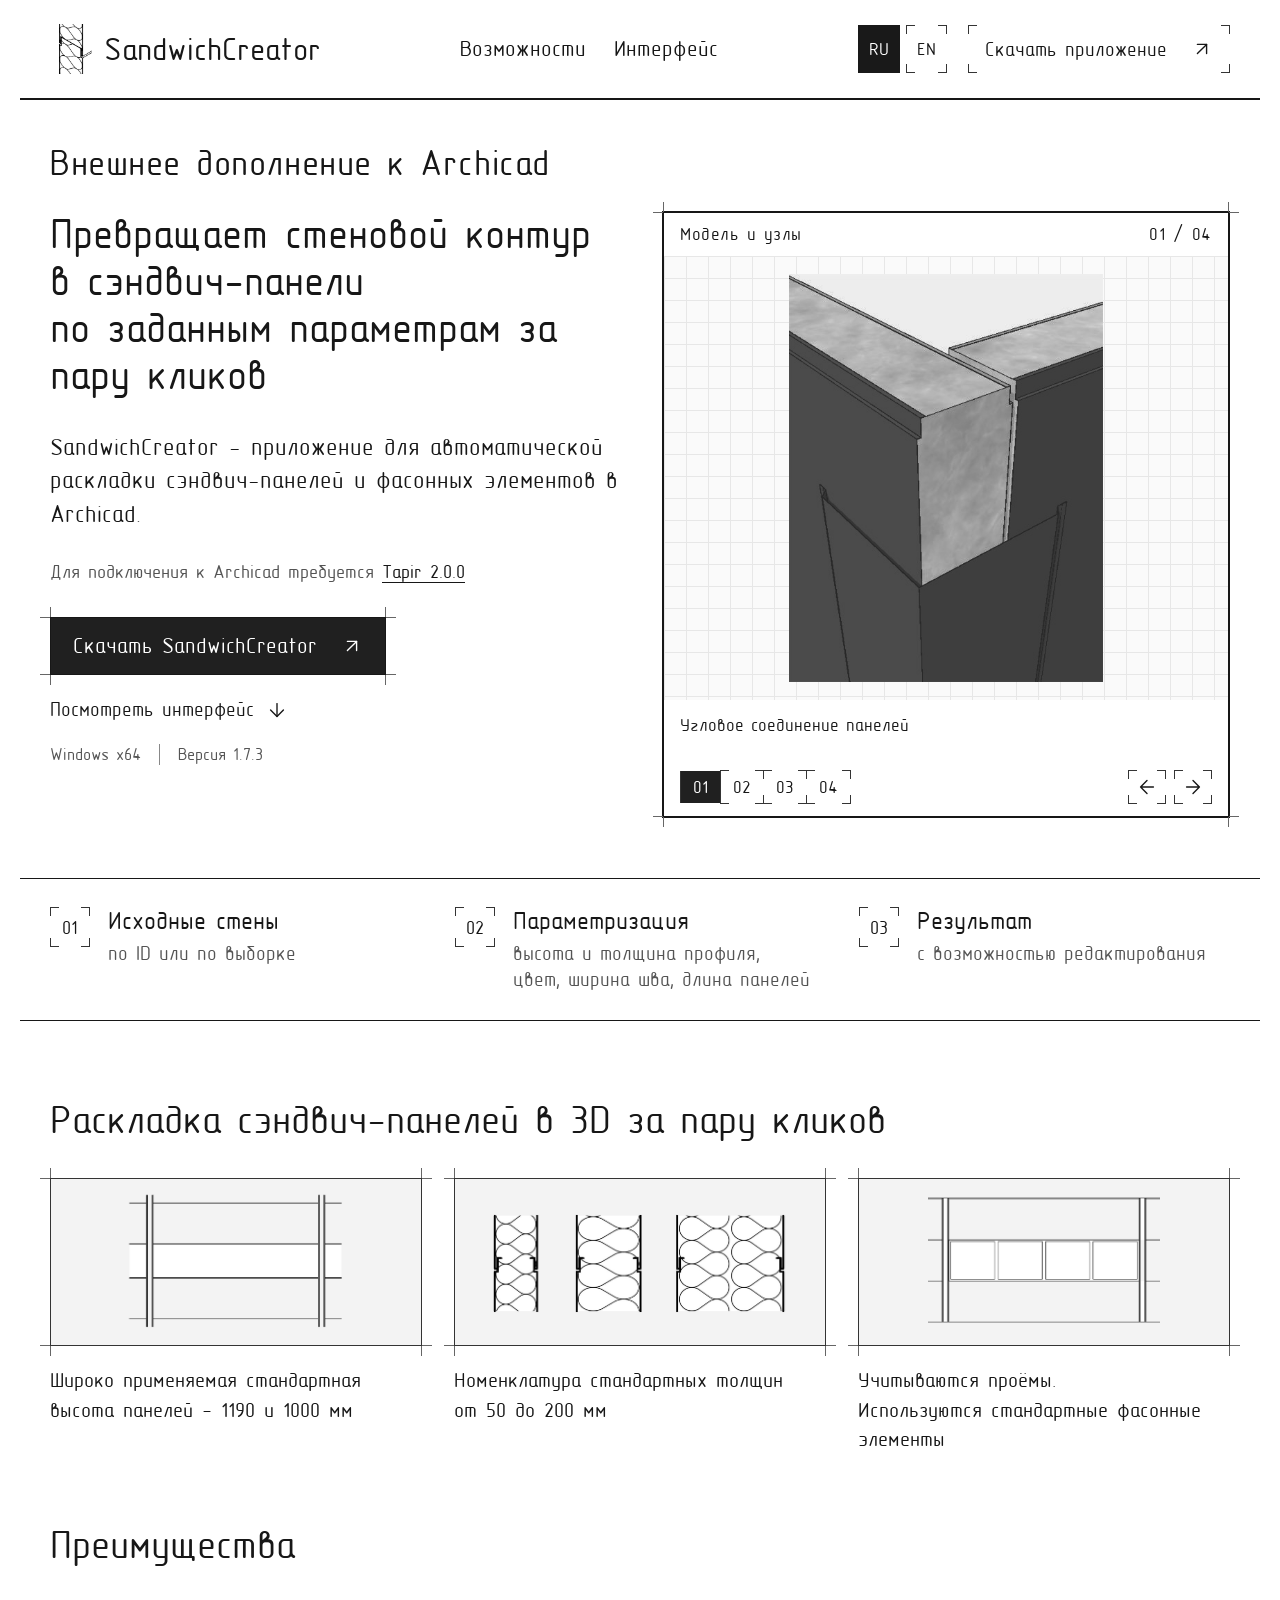
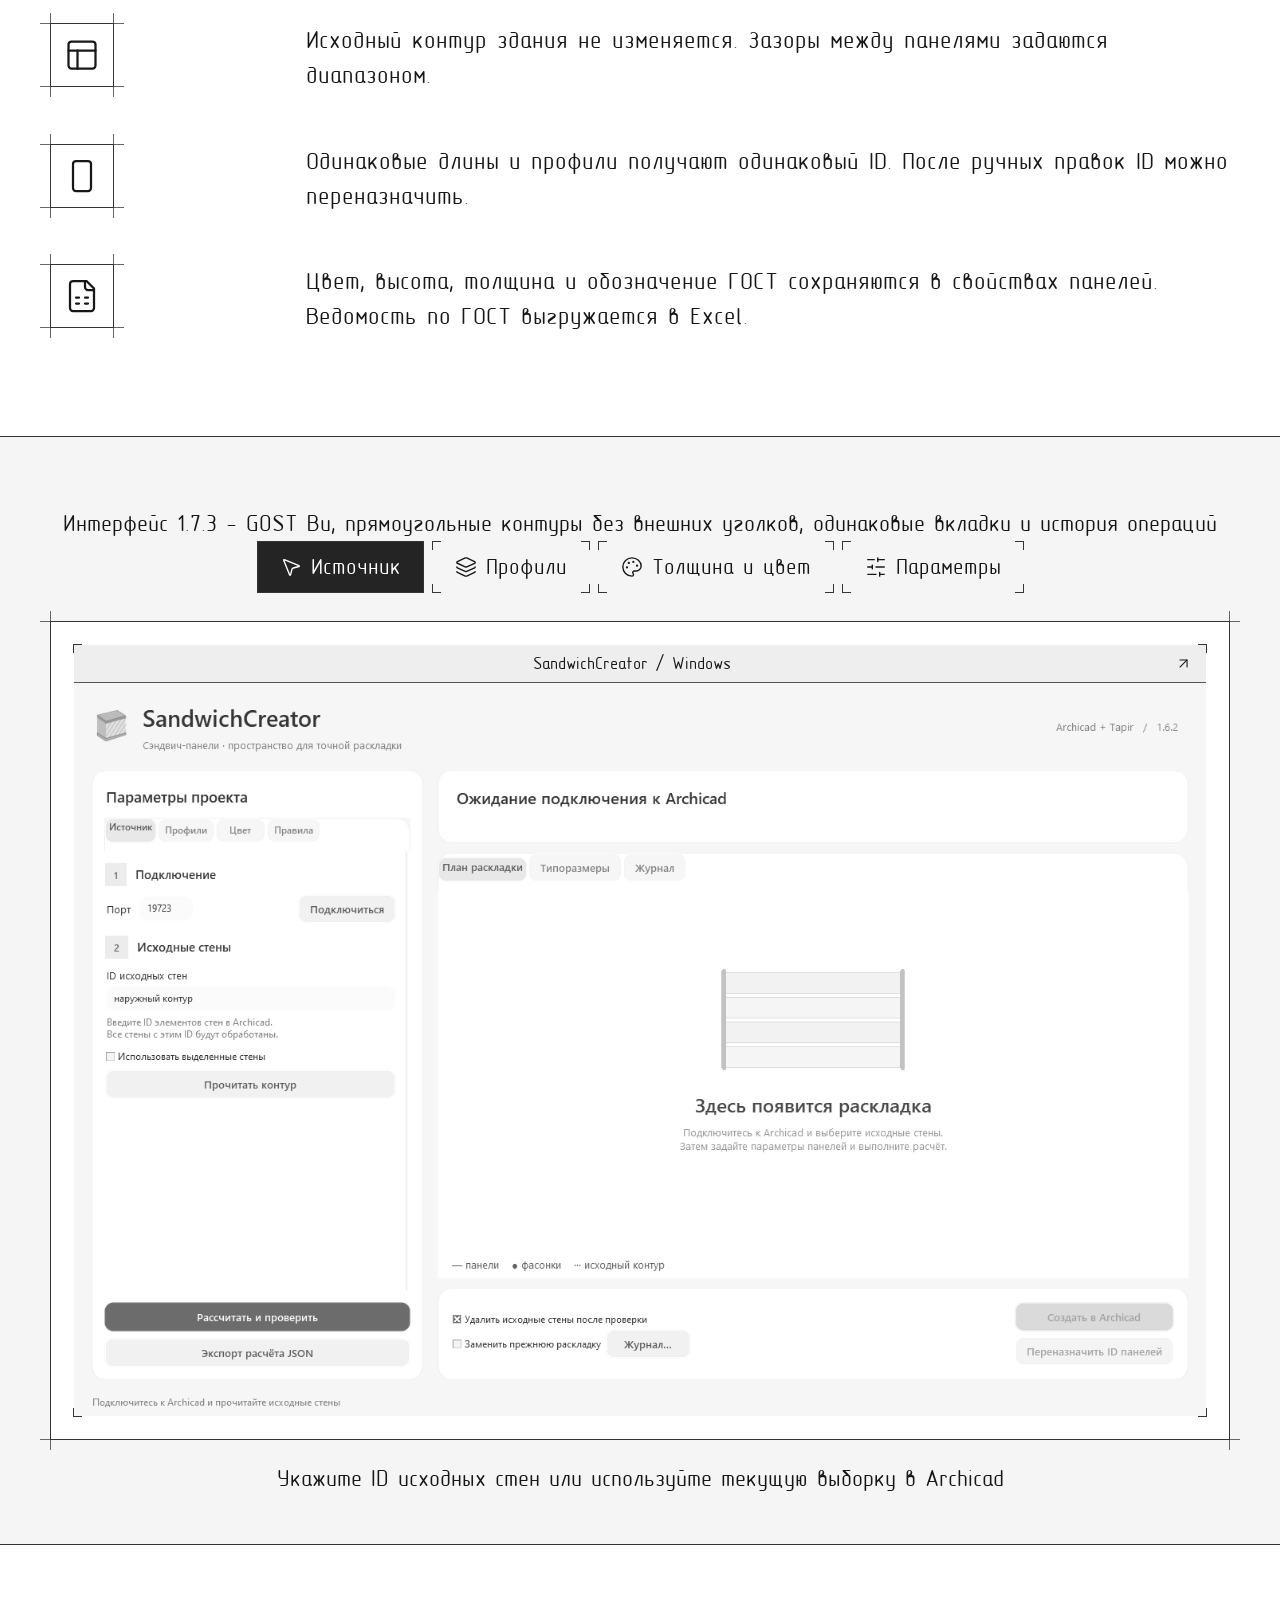
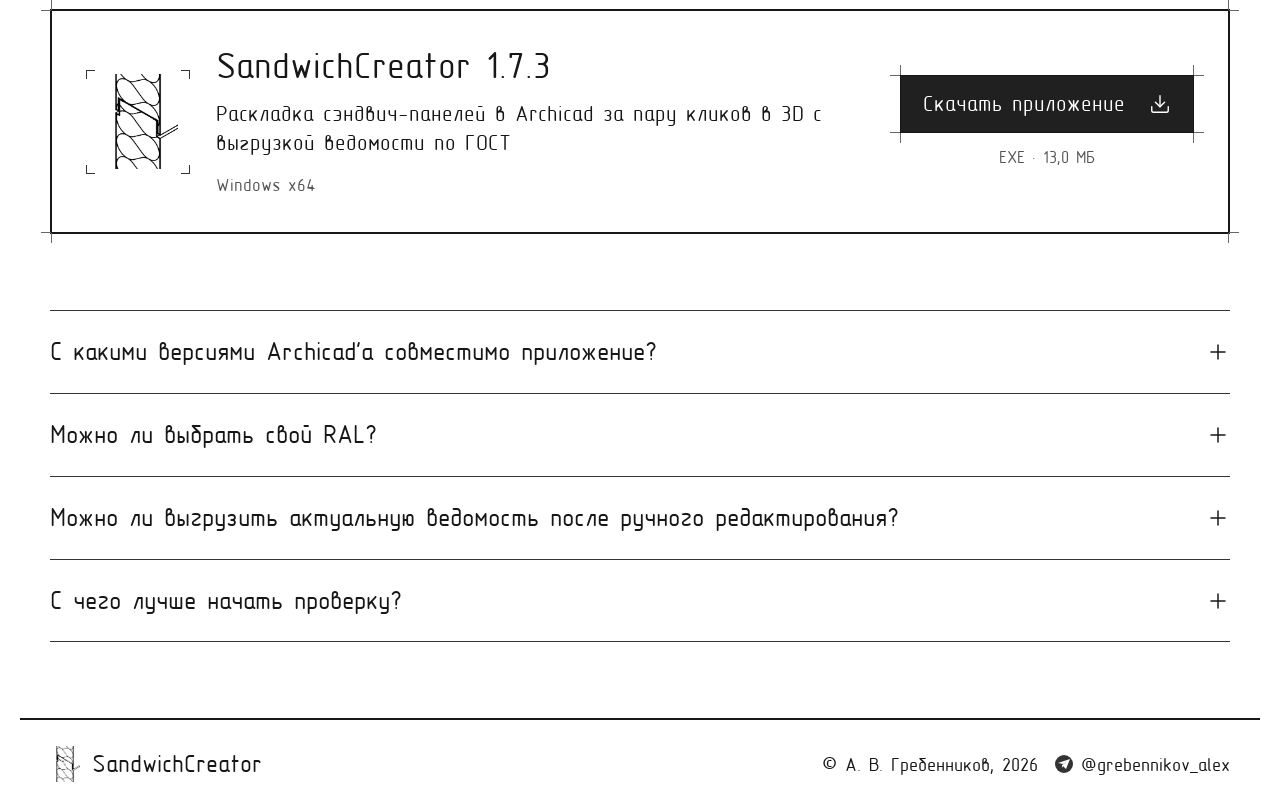
==== docs/index.html @ a10b9f52 "Publish bilingual SandwichCreator presentation website" ====
<!doctype html>
<html lang="ru">
<head>
  <meta charset="UTF-8"><meta name="viewport" content="width=device-width, initial-scale=1">
  <title>Раскладка сэндвич-панелей в Archicad за пару кликов в 3D с выгрузкой ведомости по ГОСТ</title>
  <meta name="description" content="SandwichCreator - внешнее дополнение к Archicad для раскладки сэндвич-панелей и фасонных элементов в 3D с выгрузкой ведомости по ГОСТ. Windows x64, подключение через Tapir.">
  <link rel="icon" type="image/jpeg" href="assets/sc_05.jpg?v=21d371a65170"><link rel="stylesheet" href="drafting.css?v=9d8e215ee84c">
  <script src="script.js?v=12b7fde2f2d1" defer></script>
  <!-- Yandex.Metrika counter -->
  <script type="text/javascript">
    if(location.protocol!=='file:'&&!['localhost','127.0.0.1','[::1]'].includes(location.hostname)){
    (function(m,e,t,r,i,k,a){
      m[i]=m[i]||function(){(m[i].a=m[i].a||[]).push(arguments)};
      m[i].l=1*new Date();
      for(var j=0;j<document.scripts.length;j++){if(document.scripts[j].src===r){return;}}
      k=e.createElement(t);a=e.getElementsByTagName(t)[0];k.async=1;k.src=r;a.parentNode.insertBefore(k,a);
    })(window,document,'script','https://mc.yandex.ru/metrika/tag.js?id=114266155','ym');
    ym(114266155,'init',{ssr:true,webvisor:true,clickmap:true,ecommerce:'dataLayer',referrer:document.referrer,url:location.href,accurateTrackBounce:true,trackLinks:true});
    }
  </script>
  <!-- /Yandex.Metrika counter -->

  <!-- BEGIN SEO -->
  <link rel="canonical" href="https://grebennikovalex.github.io/SandwichCreator/">
  <link rel="alternate" hreflang="ru" href="https://grebennikovalex.github.io/SandwichCreator/">
  <link rel="alternate" hreflang="en-US" href="https://grebennikovalex.github.io/SandwichCreator/en/index.html">
  <link rel="alternate" hreflang="x-default" href="https://grebennikovalex.github.io/SandwichCreator/">
  <meta property="og:type" content="website">
  <meta property="og:site_name" content="SandwichCreator">
  <meta property="og:title" content="Раскладка сэндвич-панелей в Archicad за пару кликов в 3D с выгрузкой ведомости по ГОСТ">
  <meta property="og:description" content="SandwichCreator - внешнее дополнение к Archicad для раскладки сэндвич-панелей и фасонных элементов в 3D с выгрузкой ведомости по ГОСТ. Windows x64, подключение через Tapir.">
  <meta property="og:url" content="https://grebennikovalex.github.io/SandwichCreator/">
  <meta property="og:locale" content="ru_RU">
  <meta property="og:locale:alternate" content="en_US">
  <meta property="og:image" content="https://grebennikovalex.github.io/SandwichCreator/assets/interface-source.png">
  <meta property="og:image:alt" content="Интерфейс SandwichCreator">
  <meta name="twitter:card" content="summary_large_image">
  <meta name="twitter:title" content="Раскладка сэндвич-панелей в Archicad за пару кликов в 3D с выгрузкой ведомости по ГОСТ">
  <meta name="twitter:description" content="SandwichCreator - внешнее дополнение к Archicad для раскладки сэндвич-панелей и фасонных элементов в 3D с выгрузкой ведомости по ГОСТ. Windows x64, подключение через Tapir.">
  <meta name="twitter:image" content="https://grebennikovalex.github.io/SandwichCreator/assets/interface-source.png">
  <meta name="twitter:image:alt" content="Интерфейс SandwichCreator">
  <script type="application/ld+json">
{
  "@context": "https://schema.org",
  "@type": "SoftwareApplication",
  "@id": "https://grebennikovalex.github.io/SandwichCreator/#software",
  "name": "SandwichCreator",
  "description": "SandwichCreator - внешнее дополнение к Archicad для раскладки сэндвич-панелей и фасонных элементов в 3D с выгрузкой ведомости по ГОСТ. Windows x64, подключение через Tapir.",
  "url": "https://grebennikovalex.github.io/SandwichCreator/",
  "inLanguage": "ru",
  "applicationCategory": "DesignApplication",
  "operatingSystem": "Windows x64",
  "softwareVersion": "1.7.3",
  "downloadUrl": "https://grebennikovalex.github.io/SandwichCreator/downloads/SandwichCreator-1.7.3.exe",
  "image": "https://grebennikovalex.github.io/SandwichCreator/assets/sc_05.jpg?v=21d371a65170",
  "author": {
    "@type": "Person",
    "name": "А. В. Гребенников",
    "url": "https://t.me/grebennikov_alex"
  },
  "softwareRequirements": "Archicad 27; Tapir 2.0.0"
}
  </script>
  <!-- END SEO -->
</head>
<body>
  <noscript><div><img src="https://mc.yandex.ru/watch/114266155" style="position:absolute;left:-9999px" alt=""></div></noscript>
  <header class="header container">
    <a class="brand" href="#home" aria-label="SandwichCreator - в начало"><img src="assets/sc_05.jpg?v=21d371a65170" width="42" height="42" alt=""><span>SandwichCreator</span></a>
    <nav aria-label="Основная навигация"><a href="#features">Возможности</a><a href="#interface">Интерфейс</a></nav>
    <div class="header-actions"><div class="language-switch" role="group" aria-label="Язык сайта"><a href="index.html" lang="ru" hreflang="ru" aria-current="page" aria-label="Русский">RU</a><a href="en/index.html" lang="en" hreflang="en" aria-label="English">EN</a></div><a class="button small secondary header-download" href="#download">Скачать приложение <svg aria-hidden="true" focusable="false"
  class="lucide lucide-arrow-up-right"
  xmlns="http://www.w3.org/2000/svg"
  width="24"
  height="24"
  viewBox="0 0 24 24"
  fill="none"
  stroke="currentColor"
  stroke-width="2"
  stroke-linecap="round"
  stroke-linejoin="round"
>
  <path d="M7 7h10v10" />
  <path d="M7 17 17 7" />
</svg></a></div>
  </header>
  <main>
    <section class="hero container" id="home">
      <p class="hero-category">Внешнее дополнение к Archicad</p>
      <div class="hero-copy">
        <h1>Превращает стеновой контур<br class="desktop-break"> в сэндвич-панели<br class="desktop-break"> по заданным параметрам за пару кликов</h1>
        <p class="hero-text">SandwichCreator - приложение для автоматической раскладки сэндвич-панелей и фасонных элементов в Archicad.</p>
        <p class="setup-note">Для подключения к Archicad требуется <a href="https://github.com/ENZYME-APD/tapir-archicad-automation/releases/tag/2.0.0" target="_blank" rel="noopener noreferrer">Tapir 2.0.0</a></p>
        <div class="hero-actions"><a class="button primary" href="#download">Скачать SandwichCreator <svg aria-hidden="true" focusable="false"
  class="lucide lucide-arrow-up-right"
  xmlns="http://www.w3.org/2000/svg"
  width="24"
  height="24"
  viewBox="0 0 24 24"
  fill="none"
  stroke="currentColor"
  stroke-width="2"
  stroke-linecap="round"
  stroke-linejoin="round"
>
  <path d="M7 7h10v10" />
  <path d="M7 17 17 7" />
</svg></a><a class="text-link" href="#interface">Посмотреть интерфейс <svg aria-hidden="true" focusable="false"
  class="lucide lucide-arrow-down"
  xmlns="http://www.w3.org/2000/svg"
  width="24"
  height="24"
  viewBox="0 0 24 24"
  fill="none"
  stroke="currentColor"
  stroke-width="2"
  stroke-linecap="round"
  stroke-linejoin="round"
>
  <path d="M12 5v14" />
  <path d="m19 12-7 7-7-7" />
</svg></a></div>
        <div class="hero-details"><span>Windows x64</span><span>Версия 1.7.3</span></div>
      </div>
      <section class="project-carousel" id="project-carousel" aria-roledescription="карусель" aria-label="Модель и узлы SandwichCreator" tabindex="0">
        <div class="carousel-top"><span>Модель и узлы</span><span id="carousel-count">01 / 04</span></div>
        <figure><div class="carousel-stage"><img id="carousel-image" src="assets/sc_01.jpg" width="453" height="587" alt="Угловое соединение панелей"></div>
        <figcaption class="carousel-caption" id="carousel-caption" aria-live="polite">Угловое соединение панелей</figcaption></figure>
        <div class="carousel-bottom"><div class="carousel-indicators" role="group" aria-label="Выбор изображения"><button type="button" data-slide="0" aria-pressed="true" aria-label="Изображение 1">01</button><button type="button" data-slide="1" aria-pressed="false" aria-label="Изображение 2">02</button><button type="button" data-slide="2" aria-pressed="false" aria-label="Изображение 3">03</button><button type="button" data-slide="3" aria-pressed="false" aria-label="Изображение 4">04</button></div>
        <div class="carousel-arrows"><button type="button" id="carousel-prev" aria-label="Предыдущее изображение"><svg class="lucide lucide-arrow-left" xmlns="http://www.w3.org/2000/svg" viewBox="0 0 24 24" fill="none" stroke="currentColor" stroke-linecap="round" stroke-linejoin="round" aria-hidden="true"><path d="M19 12H5m7 7-7-7 7-7"/></svg></button><button type="button" id="carousel-next" aria-label="Следующее изображение"><svg class="lucide lucide-arrow-right" xmlns="http://www.w3.org/2000/svg" viewBox="0 0 24 24" fill="none" stroke="currentColor" stroke-linecap="round" stroke-linejoin="round" aria-hidden="true"><path d="M5 12h14m-7-7 7 7-7 7"/></svg></button></div></div>
      </section>
    </section>
    <section class="workflow container" aria-label="Три шага работы">
      <div><span class="step-number">01</span><div><h3>Исходные стены</h3><p>по ID или по выборке</p></div></div><div><span class="step-number">02</span><div><h3>Параметризация</h3><p>высота и толщина профиля,<br>цвет, ширина шва, длина панелей</p></div></div><div><span class="step-number">03</span><div><h3>Результат</h3><p>с возможностью редактирования</p></div></div>
    </section>
    <section class="features container section" id="features">
      <div class="section-heading"><h2>Раскладка сэндвич-панелей в 3D за пару кликов</h2></div>
      <div class="feature-grid">
        <article class="feature"><div class="feature-art feature-image" aria-hidden="true"><img src="assets/sc_07.jpg" width="1005" height="663" alt="" loading="lazy"></div><p>Широко применяемая стандартная высота панелей - 1190 и 1000 мм</p></article>
        <article class="feature"><div class="feature-art feature-image" aria-hidden="true"><img src="assets/sc_06.jpg?v=5594e55ec12f" width="1442" height="605" alt="" loading="lazy"></div><p>Номенклатура стандартных толщин<br>от 50 до 200 мм</p></article>
        <article class="feature"><div class="feature-art feature-image" aria-hidden="true"><img src="assets/sc_08.jpg" width="1043" height="656" alt="" loading="lazy"></div><p>Учитываются проёмы.<br>Используются стандартные фасонные элементы</p></article>
      </div>
    </section>
    <section class="benefits container section" aria-labelledby="benefits-title">
      <h2 id="benefits-title">Преимущества</h2>
      <div class="detail-rows"><div><span class="benefit-icon"><svg aria-hidden="true" focusable="false"
  class="lucide lucide-panels-top-left"
  xmlns="http://www.w3.org/2000/svg"
  width="24"
  height="24"
  viewBox="0 0 24 24"
  fill="none"
  stroke="currentColor"
  stroke-width="2"
  stroke-linecap="round"
  stroke-linejoin="round"
>
  <rect width="18" height="18" x="3" y="3" rx="2" />
  <path d="M3 9h18" />
  <path d="M9 21V9" />
</svg></span><p>Исходный контур здания не изменяется. Зазоры между панелями задаются диапазоном.</p></div><div><span class="benefit-icon"><svg aria-hidden="true" focusable="false"
  class="lucide lucide-rectangle-vertical"
  xmlns="http://www.w3.org/2000/svg"
  width="24"
  height="24"
  viewBox="0 0 24 24"
  fill="none"
  stroke="currentColor"
  stroke-width="2"
  stroke-linecap="round"
  stroke-linejoin="round"
>
  <rect width="12" height="20" x="6" y="2" rx="2" />
</svg></span><p>Одинаковые длины и профили получают одинаковый ID. После ручных правок ID можно переназначить.</p></div><div><span class="benefit-icon"><svg aria-hidden="true" focusable="false"
  class="lucide lucide-file-spreadsheet"
  xmlns="http://www.w3.org/2000/svg"
  width="24"
  height="24"
  viewBox="0 0 24 24"
  fill="none"
  stroke="currentColor"
  stroke-width="2"
  stroke-linecap="round"
  stroke-linejoin="round"
>
  <path d="M15 2H6a2 2 0 0 0-2 2v16a2 2 0 0 0 2 2h12a2 2 0 0 0 2-2V7Z" />
  <path d="M14 2v4a2 2 0 0 0 2 2h4" />
  <path d="M8 13h2" />
  <path d="M14 13h2" />
  <path d="M8 17h2" />
  <path d="M14 17h2" />
</svg></span><p>Цвет, высота, толщина и обозначение ГОСТ сохраняются в свойствах панелей. Ведомость по ГОСТ выгружается в Excel.</p></div></div>
    </section>
    <section class="interface-section section" id="interface" aria-label="Интерфейс приложения"><div class="container">
      <p class="screen-caption release-note">Интерфейс 1.7.3 - GOST Bu, прямоугольные контуры без внешних уголков, одинаковые вкладки и история операций</p>
      <div class="screen-tabs" role="tablist" aria-label="Разделы интерфейса"><button id="tab-source" role="tab" aria-selected="true" aria-controls="screen-panel" data-screen="source" class="selected"><svg aria-hidden="true" focusable="false"
  class="lucide lucide-mouse-pointer-2"
  xmlns="http://www.w3.org/2000/svg"
  width="24"
  height="24"
  viewBox="0 0 24 24"
  fill="none"
  stroke="currentColor"
  stroke-width="2"
  stroke-linecap="round"
  stroke-linejoin="round"
>
  <path d="M4.037 4.688a.495.495 0 0 1 .651-.651l16 6.5a.5.5 0 0 1-.063.947l-6.124 1.58a2 2 0 0 0-1.438 1.435l-1.579 6.126a.5.5 0 0 1-.947.063z" />
</svg> Источник</button><button id="tab-profiles" role="tab" aria-selected="false" aria-controls="screen-panel" data-screen="profiles" tabindex="-1"><svg aria-hidden="true" focusable="false"
  class="lucide lucide-layers"
  xmlns="http://www.w3.org/2000/svg"
  width="24"
  height="24"
  viewBox="0 0 24 24"
  fill="none"
  stroke="currentColor"
  stroke-width="2"
  stroke-linecap="round"
  stroke-linejoin="round"
>
  <path d="M12.83 2.18a2 2 0 0 0-1.66 0L2.6 6.08a1 1 0 0 0 0 1.83l8.58 3.91a2 2 0 0 0 1.66 0l8.58-3.9a1 1 0 0 0 0-1.83z" />
  <path d="M2 12a1 1 0 0 0 .58.91l8.6 3.91a2 2 0 0 0 1.65 0l8.58-3.9A1 1 0 0 0 22 12" />
  <path d="M2 17a1 1 0 0 0 .58.91l8.6 3.91a2 2 0 0 0 1.65 0l8.58-3.9A1 1 0 0 0 22 17" />
</svg> Профили</button><button id="tab-colors" role="tab" aria-selected="false" aria-controls="screen-panel" data-screen="colors" tabindex="-1"><svg aria-hidden="true" focusable="false"
  class="lucide lucide-palette"
  xmlns="http://www.w3.org/2000/svg"
  width="24"
  height="24"
  viewBox="0 0 24 24"
  fill="none"
  stroke="currentColor"
  stroke-width="2"
  stroke-linecap="round"
  stroke-linejoin="round"
>
  <circle cx="13.5" cy="6.5" r=".5" fill="currentColor" />
  <circle cx="17.5" cy="10.5" r=".5" fill="currentColor" />
  <circle cx="8.5" cy="7.5" r=".5" fill="currentColor" />
  <circle cx="6.5" cy="12.5" r=".5" fill="currentColor" />
  <path d="M12 2C6.5 2 2 6.5 2 12s4.5 10 10 10c.926 0 1.648-.746 1.648-1.688 0-.437-.18-.835-.437-1.125-.29-.289-.438-.652-.438-1.125a1.64 1.64 0 0 1 1.668-1.668h1.996c3.051 0 5.555-2.503 5.555-5.554C21.965 6.012 17.461 2 12 2z" />
</svg> Толщина и цвет</button><button id="tab-rules" role="tab" aria-selected="false" aria-controls="screen-panel" data-screen="rules" tabindex="-1"><svg aria-hidden="true" focusable="false"
  class="lucide lucide-sliders-horizontal"
  xmlns="http://www.w3.org/2000/svg"
  width="24"
  height="24"
  viewBox="0 0 24 24"
  fill="none"
  stroke="currentColor"
  stroke-width="2"
  stroke-linecap="round"
  stroke-linejoin="round"
>
  <line x1="21" x2="14" y1="4" y2="4" />
  <line x1="10" x2="3" y1="4" y2="4" />
  <line x1="21" x2="12" y1="12" y2="12" />
  <line x1="8" x2="3" y1="12" y2="12" />
  <line x1="21" x2="16" y1="20" y2="20" />
  <line x1="12" x2="3" y1="20" y2="20" />
  <line x1="14" x2="14" y1="2" y2="6" />
  <line x1="8" x2="8" y1="10" y2="14" />
  <line x1="16" x2="16" y1="18" y2="22" />
</svg> Параметры</button></div>
      <div class="screen-stage" id="screen-panel" role="tabpanel" aria-labelledby="tab-source"><div class="screen-window"><div class="window-bar"><span><i></i><i></i><i></i></span><span>SandwichCreator / Windows</span><svg aria-hidden="true" focusable="false"
  class="lucide lucide-arrow-up-right"
  xmlns="http://www.w3.org/2000/svg"
  width="24"
  height="24"
  viewBox="0 0 24 24"
  fill="none"
  stroke="currentColor"
  stroke-width="2"
  stroke-linecap="round"
  stroke-linejoin="round"
>
  <path d="M7 7h10v10" />
  <path d="M7 17 17 7" />
</svg></div><img id="interface-image" src="assets/interface-source.png" width="1420" height="920" alt="Интерфейс SandwichCreator: выбор исходных стен по ID или выделению" loading="lazy"></div></div>
      <p class="screen-caption" id="screen-caption">Укажите ID исходных стен или используйте текущую выборку в Archicad</p>
    </div></section>
<section class="container download-section" id="download"><div class="download-card"><div class="download-icon" aria-hidden="true"><img src="assets/sc_05.jpg?v=21d371a65170" width="88" height="88" alt=""></div><div class="download-copy"><h2>SandwichCreator 1.7.3</h2><p class="download-description">Раскладка сэндвич-панелей в Archicad за пару кликов в 3D с выгрузкой ведомости по ГОСТ</p><p>Windows x64</p></div><div class="download-action"><a class="button primary" href="downloads/SandwichCreator-1.7.3.exe" download>Скачать приложение <svg aria-hidden="true" focusable="false"
  class="lucide lucide-download"
  xmlns="http://www.w3.org/2000/svg"
  width="24"
  height="24"
  viewBox="0 0 24 24"
  fill="none"
  stroke="currentColor"
  stroke-width="2"
  stroke-linecap="round"
  stroke-linejoin="round"
>
  <path d="M21 15v4a2 2 0 0 1-2 2H5a2 2 0 0 1-2-2v-4" />
  <polyline points="7 10 12 15 17 10" />
  <line x1="12" x2="12" y1="15" y2="3" />
</svg></a><span>EXE · 13,0 МБ</span></div></div></section>
    <section class="faq container section" aria-label="Частые вопросы"><div class="faq-list"><details><summary>С какими версиями Archicad'а совместимо приложение?<svg aria-hidden="true" focusable="false"
  class="lucide lucide-plus"
  xmlns="http://www.w3.org/2000/svg"
  width="24"
  height="24"
  viewBox="0 0 24 24"
  fill="none"
  stroke="currentColor"
  stroke-width="2"
  stroke-linecap="round"
  stroke-linejoin="round"
>
  <path d="M5 12h14" />
  <path d="M12 5v14" />
</svg></summary><p>Приложение работает с Archicad 27 и Tapir 2.0.0. Совместимость с другими версиями не проверялась.</p></details><details><summary>Можно ли выбрать свой RAL?<svg aria-hidden="true" focusable="false"
  class="lucide lucide-plus"
  xmlns="http://www.w3.org/2000/svg"
  width="24"
  height="24"
  viewBox="0 0 24 24"
  fill="none"
  stroke="currentColor"
  stroke-width="2"
  stroke-linecap="round"
  stroke-linejoin="round"
>
  <path d="M5 12h14" />
  <path d="M12 5v14" />
</svg></summary><p>Да. В приложении есть 15 предложенных цветов и ручной ввод номера из встроенного справочника RAL Classic. Экранный образец цвета приблизительный.</p></details><details><summary>Можно ли выгрузить актуальную ведомость после ручного редактирования?<svg aria-hidden="true" focusable="false"
  class="lucide lucide-plus"
  xmlns="http://www.w3.org/2000/svg"
  width="24"
  height="24"
  viewBox="0 0 24 24"
  fill="none"
  stroke="currentColor"
  stroke-width="2"
  stroke-linecap="round"
  stroke-linejoin="round"
>
  <path d="M5 12h14" />
  <path d="M12 5v14" />
</svg></summary><p>Кнопка «Переназначить ID панелей» повторно проверяет текущие профили и 3D-длины, округляет длины до сантиметров и группирует одинаковые панели.</p></details><details><summary>С чего лучше начать проверку?<svg aria-hidden="true" focusable="false"
  class="lucide lucide-plus"
  xmlns="http://www.w3.org/2000/svg"
  width="24"
  height="24"
  viewBox="0 0 24 24"
  fill="none"
  stroke="currentColor"
  stroke-width="2"
  stroke-linecap="round"
  stroke-linejoin="round"
>
  <path d="M5 12h14" />
  <path d="M12 5v14" />
</svg></summary><p>Сохраните исходный проект и попробуйте сначала на небольшой части плана. Перед созданием элементов проверьте предварительную раскладку, высоту стен и таблицу с типоразмерами. Удаление исходных стен можно отключить в приложении.</p></details></div></section>
  </main>
  <footer class="footer container"><a class="brand" href="#home"><img src="assets/sc_05.jpg?v=21d371a65170" width="30" height="30" alt=""><span>SandwichCreator</span></a><div class="developer-credit"><span>© А. В. Гребенников, 2026</span><a href="https://t.me/grebennikov_alex" target="_blank" rel="noopener noreferrer" aria-label="Разработчик в Telegram: @grebennikov_alex"><svg class="telegram-icon" xmlns="http://www.w3.org/2000/svg" viewBox="0 0 20 20" width="20" height="20" aria-hidden="true" focusable="false"><circle cx="10" cy="10" r="9" fill="currentColor"/><path d="m4 9 12-4-4 10-3-3-1 2v-3l6-4-5 3Z" fill="#fff"/></svg>@grebennikov_alex</a></div></footer>
</body>
</html>
---- docs/drafting.css ----
@font-face{font-family:'GOST Bu';src:local('GOST Type BU'),url('assets/fonts/gost-type-bu.ttf') format('truetype');font-weight:400;font-style:normal;font-display:swap}
:root{--bg:#fff;--ink:#171717;--muted:#545454;--line:#343434;--light:#e5e5e5;--paper:#f7f7f7;font-family:'GOST Bu',Arial,sans-serif;font-size:22px;color:var(--ink);background:var(--bg);font-synthesis:none;scroll-behavior:smooth}
*{box-sizing:border-box;border-radius:0;scrollbar-color:#666 #eee;scrollbar-width:thin}
body{margin:0}h1,h2,h3,p,figure{margin:0}h1,h2,h3{font-weight:400;line-height:1.12}h1{font-size:44px}h2{font-size:40px}h3{font-size:26px}p{line-height:1.45}
a{color:inherit;text-decoration:none}button{font:inherit;color:inherit;cursor:pointer;background:#fff;border:1px solid var(--line)}
button,a,summary{-webkit-tap-highlight-color:transparent}button:focus-visible,a:focus-visible,summary:focus-visible,[tabindex]:focus-visible{outline:2px solid #111;outline-offset:5px}
img{max-width:100%;height:auto;filter:grayscale(1)}button:disabled{cursor:default}
.container{max-width:1240px;margin-inline:auto;padding-inline:30px}.section{padding-block:76px}section[id]{scroll-margin-top:28px}
.lucide{width:22px;height:22px;flex-shrink:0;vertical-align:middle;stroke-width:1.5}
.header{padding-block:24px;display:flex;align-items:center;justify-content:space-between;gap:28px;border-bottom:2px solid var(--ink)}
.brand{display:inline-flex;align-items:center;gap:12px;font-size:32px;white-space:nowrap}.brand img{object-fit:contain;flex-shrink:0}
.header nav{display:flex;gap:28px;font-size:22px}.header nav a:hover,.text-link:hover{text-decoration:underline;text-underline-offset:5px}
.header-actions{--header-control-height:48px;display:flex;align-items:center;gap:20px}.language-switch{display:inline-flex;border:1px solid var(--line);flex-shrink:0}
.language-switch a{display:inline-flex;align-items:center;justify-content:center;height:var(--header-control-height);padding:7px 10px;font-size:18px;line-height:1}.language-switch a+a{border-left:1px solid var(--line)}.language-switch a[aria-current=page]{background:#191919;color:#fff}.language-switch a:hover{background:#dedede;color:#111}
.header-download{height:var(--header-control-height)}
.button{display:inline-flex;align-items:center;justify-content:center;gap:24px;padding:15px 22px;border:1.5px solid var(--ink);font-size:22px;line-height:1.2}
.button.primary{background:#202020;color:#fff}.button.primary:hover{background:#4b4b4b}.button.secondary{background:#fff}.button.secondary:hover{background:#e5e5e5}.button.small{padding:10px 16px;font-size:20px}
.text-link{display:inline-flex;align-items:center;gap:12px;font-size:20px}
.hero{display:grid;grid-template-columns:1fr 1fr;column-gap:44px;row-gap:28px;align-items:start;padding-block:42px 60px}
.hero-category{grid-column:1/-1;font-size:36px;line-height:1.15;letter-spacing:.015em}.hero-copy{min-width:0}.hero h1{font-size:42px;line-height:1.12;margin-bottom:30px}
.hero-text{font-size:24px;line-height:1.4}.setup-note{margin-top:28px;font-size:19px;line-height:1.5;color:var(--muted)}.setup-note a{text-decoration:underline;text-underline-offset:4px;color:var(--ink)}
.hero-actions{display:flex;flex-wrap:wrap;align-items:center;gap:22px;margin-top:30px}.hero-details{display:flex;flex-wrap:wrap;gap:18px;margin-top:22px;color:var(--muted);font-size:17px}.hero-details span+span{border-left:1px solid #888;padding-left:18px}
.project-carousel{min-width:0;border:2px solid var(--ink);background:#fff}.carousel-top{display:flex;justify-content:space-between;gap:12px;padding:10px 16px;border-bottom:1px solid var(--line);font-size:18px;letter-spacing:.03em}
.carousel-stage{height:444px;display:flex;align-items:center;justify-content:center;padding:18px;background-color:#fafafa;background-image:linear-gradient(#e7e7e7 1px,transparent 1px),linear-gradient(90deg,#e7e7e7 1px,transparent 1px);background-size:22px 22px}.carousel-stage img{display:block;width:100%;height:100%;object-fit:contain}
.carousel-bottom{display:flex;align-items:center;justify-content:space-between;gap:12px;padding:12px 16px;border-top:1px solid var(--line)}.carousel-indicators{display:flex;gap:0}
.carousel-indicators button{border:0;border-right:1px solid var(--line);padding:7px 12px;font-size:18px;line-height:1}.carousel-indicators button:first-child{border-left:1px solid var(--line)}.carousel-indicators button[aria-pressed=true]{background:#202020;color:#fff}
.carousel-arrows{display:flex;gap:8px}.carousel-arrows button{display:grid;place-items:center;width:38px;height:34px}.carousel-arrows button:hover{background:#e4e4e4}.carousel-caption{min-height:57px;padding:12px 16px 14px;font-size:18px;line-height:1.35;border-top:1px solid var(--line)}
.workflow{display:grid;grid-template-columns:repeat(3,minmax(0,1fr));gap:34px;align-items:start;padding-block:28px;border-block:1.5px solid var(--ink)}.workflow>div{display:flex;align-items:flex-start;gap:18px}
.step-number{width:40px;height:40px;display:grid;place-items:center;flex-shrink:0;border:1px solid var(--line);font-size:19px}.workflow h3{font-size:25px;margin-bottom:5px}.workflow p{font-size:20px;line-height:1.3;color:var(--muted)}
.section-heading{margin-bottom:36px}.features{padding-bottom:44px}.features h2{max-width:960px}.feature-grid{display:grid;grid-template-columns:repeat(3,minmax(0,1fr));gap:32px}
.feature-art{height:168px;border:1.5px solid var(--line);position:relative;overflow:hidden;margin-bottom:20px;background:#f3f3f3}.feature p{font-size:21px;line-height:1.4}
.layers{display:flex;align-items:center;justify-content:center;flex-direction:column;gap:5px}.layers i{width:150px;height:24px;background:#fff;border:1.5px solid #333}.layers i:nth-child(2){background:#bcbcbc}.layers span{position:absolute;right:14px;bottom:10px;font-size:17px;color:#555}
.dimension{display:flex;align-items:center;justify-content:center;gap:14px;font-size:18px;color:#444}.dimension>div{width:108px;height:72px;background:repeating-linear-gradient(45deg,transparent,transparent 5px,#aaa 5px,#aaa 6px);border-block:6px solid #555}
.opening{display:grid;place-items:center}.opening i{width:174px;height:98px;border:2px solid #333;background:repeating-linear-gradient(0deg,#ddd,#ddd 22px,#555 22px,#555 23px)}.opening span{position:absolute;inset:60px auto auto 46%;width:51px;height:38px;background:#fff;border:2px solid #333}
.benefits{padding-top:24px}.detail-rows{margin-top:30px;border-top:1px solid var(--line)}.detail-rows>div{display:grid;grid-template-columns:64px minmax(0,1fr);column-gap:192px;align-items:start;padding:25px 0;border-bottom:1px solid var(--line)}
.benefit-icon{width:64px;height:64px;display:grid;place-items:center;border:1.5px solid var(--line);background:#fff}.benefit-icon .lucide{width:36px;height:36px}.detail-rows p{font-size:24px;line-height:1.45}
.interface-section{border-block:1.5px solid var(--line);background:#f5f5f5;padding-block:48px}.screen-tabs{display:flex;justify-content:center;gap:0;margin-bottom:28px;flex-wrap:wrap}
.screen-tabs button{display:inline-flex;align-items:center;gap:9px;padding:11px 22px;font-size:22px;border:1px solid var(--line);margin-left:-1px}.screen-tabs button.selected{background:#242424;color:#fff}.screen-tabs button:hover:not(.selected){background:#ddd}
.screen-stage{padding:22px;border:1.5px solid var(--line);background:#fff}.screen-window{border:1px solid #555;background:#fff;overflow:hidden}.window-bar{display:flex;align-items:center;justify-content:space-between;gap:12px;padding:8px 14px;border-bottom:1px solid #555;font-size:17px;background:#eee}.window-bar i{display:none}.window-bar .lucide{width:17px;height:17px}
.screen-window img{display:block;width:100%}.screen-caption{font-size:23px;line-height:1.4;text-align:center;margin-top:22px;min-height:34px}.screen-language-note{font-size:17px;text-align:center;color:var(--muted);margin-top:10px}
.download-section{padding-top:64px}.download-card{display:flex;align-items:center;gap:26px;border:2px solid var(--ink);padding:34px;background:#fff}.download-icon{display:grid;place-items:center;width:104px;height:104px;flex-shrink:0;border:1px solid var(--line);background:#f5f5f5}.download-icon img{width:80px}
.download-copy{flex:1;min-width:0}.download-copy h2{font-size:37px;margin-bottom:12px}.download-description{font-size:22px;line-height:1.35;margin-bottom:14px}.download-copy>p:last-child{font-size:18px;color:var(--muted)}.download-action{display:flex;flex-direction:column;align-items:center;gap:14px;flex-shrink:0}.download-action>span{font-size:17px;color:var(--muted)}
.faq{display:block}.faq-list{width:100%}.faq-list details{border-bottom:1px solid var(--line)}.faq-list details:first-child{border-top:1px solid var(--line)}summary{list-style:none;display:flex;align-items:center;justify-content:space-between;gap:24px;cursor:pointer;font-size:26px;line-height:1.3;padding:24px 0}summary::-webkit-details-marker{display:none}summary .lucide{width:24px;height:24px}details[open] summary .lucide{transform:rotate(45deg)}details p{padding:0 44px 25px 0;font-size:23px;line-height:1.5;color:var(--muted)}
.footer{border-top:2px solid var(--ink);padding-block:26px;display:flex;align-items:center;justify-content:space-between;gap:25px;flex-wrap:wrap}.footer .brand{font-size:25px}.developer-credit{display:flex;align-items:center;gap:16px;white-space:nowrap;font-size:19px}.developer-credit a{display:inline-flex;align-items:center;gap:7px}.developer-credit a:hover{text-decoration:underline;text-underline-offset:4px}.telegram-icon{color:#333;flex-shrink:0}
@media(max-width:1050px){.header-download{display:none}.header nav{gap:20px}.header-actions{gap:14px}.hero{gap:28px}.hero h1{font-size:36px}.hero-text{font-size:22px}.hero-actions{gap:18px}.workflow{gap:22px}.workflow h3{font-size:23px}.workflow p{font-size:19px}.download-card{flex-wrap:wrap}.download-copy{flex-basis:calc(100% - 140px)}.download-action{margin-left:auto}.feature-grid{gap:22px}.dimension{gap:10px}.dimension>div{width:88px}.container{padding-inline:28px}.carousel-stage{height:420px}}
@media(max-width:700px){.container{padding-inline:22px}.header{padding-block:18px;gap:12px}.header nav{display:none}.brand{font-size:27px;gap:8px}.brand img{width:34px;height:34px}.language-switch a{font-size:17px;padding:7px 8px}.hero{grid-template-columns:1fr;padding-top:28px;padding-bottom:40px;gap:28px}.hero-category{font-size:30px}.hero h1{font-size:36px;margin-bottom:26px}.hero-text{font-size:23px}.hero-actions{gap:20px}.hero-details{font-size:17px}.setup-note{font-size:19px}.carousel-stage{height:420px;padding:16px}.carousel-top{font-size:17px}.workflow{grid-template-columns:1fr;gap:25px}.workflow h3{font-size:26px}.workflow p{font-size:21px}.section{padding-block:52px}h2{font-size:34px}.section-heading{margin-bottom:28px}.feature-grid{grid-template-columns:1fr;gap:30px}.feature-art{height:170px;margin-bottom:16px}.feature p{font-size:23px}.features{padding-bottom:30px}.benefits{padding-top:18px}.detail-rows>div{grid-template-columns:56px minmax(0,1fr);gap:22px;padding:23px 0}.benefit-icon{width:56px;height:56px}.benefit-icon .lucide{width:32px;height:32px}.detail-rows p{font-size:22px}.screen-tabs{justify-content:flex-start;row-gap:8px}.screen-tabs button{font-size:20px;padding:10px 13px}.screen-stage{padding:10px}.window-bar{font-size:15px;padding:7px 10px}.screen-caption{font-size:22px;text-align:left}.screen-language-note{text-align:left;font-size:17px}.download-section{padding-top:40px}.download-card{flex-direction:column;align-items:flex-start;padding:25px;gap:24px}.download-copy{flex-basis:auto}.download-copy h2{font-size:34px}.download-description{font-size:22px}.download-icon{width:76px;height:76px}.download-icon img{width:60px}.download-action{width:100%;margin:0;align-items:stretch}.download-action>span{text-align:center}.download-action .button{width:100%}summary{font-size:24px;padding:22px 0}details p{font-size:22px;padding-right:0}.footer .brand{flex-basis:100%;font-size:26px}.developer-credit{font-size:16px;gap:10px}.developer-credit a{gap:5px}.developer-credit .telegram-icon{width:18px;height:18px}.desktop-break{display:none}}
@media(max-width:360px){.brand{font-size:24px}.brand img{width:29px;height:29px}.header{gap:8px}.language-switch a{padding:7px 6px}.hero h1{font-size:32px}.hero-category{font-size:28px}.carousel-stage{height:370px}.carousel-top{padding:10px;font-size:16px}.carousel-bottom{padding:10px;gap:8px}.carousel-indicators button{padding:7px 10px}.carousel-arrows{gap:6px}.carousel-arrows button{width:33px}.developer-credit{font-size:14px;gap:8px}.developer-credit .telegram-icon{width:16px;height:16px}}
@media(prefers-reduced-motion:reduce){:root{scroll-behavior:auto}}

/* White controls are marked by four drafting corners instead of full borders. */
.language-switch{border-color:transparent;gap:6px}
.language-switch a{border:1px solid transparent}
.screen-tabs{gap:8px}.screen-tabs button{margin-left:0}
:is(.button.secondary,.carousel-arrows button,.carousel-indicators button:not([aria-pressed=true]),.screen-tabs button:not(.selected),.language-switch a:not([aria-current=page]),.step-number,.screen-window,.download-icon){
 position:relative;border-color:transparent;--corner-length:9px;--corner-stroke:1px;
}
:is(.button.secondary,.carousel-arrows button,.carousel-indicators button:not([aria-pressed=true]),.screen-tabs button:not(.selected),.language-switch a:not([aria-current=page]),.step-number,.screen-window,.download-icon)::after{
 content:"";position:absolute;inset:-1px;pointer-events:none;
 background:
 linear-gradient(var(--line),var(--line)) left top/var(--corner-length) var(--corner-stroke) no-repeat,
 linear-gradient(var(--line),var(--line)) left top/var(--corner-stroke) var(--corner-length) no-repeat,
 linear-gradient(var(--line),var(--line)) right top/var(--corner-length) var(--corner-stroke) no-repeat,
 linear-gradient(var(--line),var(--line)) right top/var(--corner-stroke) var(--corner-length) no-repeat,
 linear-gradient(var(--line),var(--line)) left bottom/var(--corner-length) var(--corner-stroke) no-repeat,
 linear-gradient(var(--line),var(--line)) left bottom/var(--corner-stroke) var(--corner-length) no-repeat,
 linear-gradient(var(--line),var(--line)) right bottom/var(--corner-length) var(--corner-stroke) no-repeat,
 linear-gradient(var(--line),var(--line)) right bottom/var(--corner-stroke) var(--corner-length) no-repeat;
}
:is(.button.secondary,.carousel-arrows button,.carousel-indicators button:not([aria-pressed=true]),.screen-tabs button:not(.selected),.language-switch a:not([aria-current=page])):focus-visible{
 outline:none;--corner-length:12px;--corner-stroke:2px;background-color:#e5e5e5;
}
.download-icon{background:transparent}

/* White and transparent frames share the corner treatment. */
:is(.step-number,.screen-window,.download-icon){--corner-length:15px;--corner-stroke:1px}
:is(.step-number,.screen-window,.download-icon)::after{inset:0;z-index:1}
.detail-rows,.detail-rows>div,.carousel-top,.carousel-bottom,.carousel-caption{border-color:transparent}
.screen-window{overflow:visible}
.screen-tabs button:not(.selected),.screen-tabs button:hover:not(.selected){background:transparent}
.project-carousel:focus-visible{outline:2px solid var(--ink);outline-offset:4px}

/* Fine extension lines continue beyond each corner of the heavier frames. */
:is(.project-carousel,.benefit-icon,.screen-stage,.download-card,.feature-art,.button.primary){
 position:relative;--frame-inline:0px;--tail-length:10px;--tail-stroke:1px;--tail-offset:1px;
}
.feature-art{overflow:visible}
:is(.project-carousel,.benefit-icon,.screen-stage,.download-card,.feature-art,.button.primary)::before{
 content:"";position:absolute;pointer-events:none;z-index:2;
 inset-block:calc(0px - var(--tail-length) - var(--tail-offset));
 inset-inline:calc(var(--frame-inline) - var(--tail-length) - var(--tail-offset));
 background:
 linear-gradient(#666,#666) left var(--tail-length) top/var(--tail-stroke) var(--tail-length) no-repeat,
 linear-gradient(#666,#666) left top var(--tail-length)/var(--tail-length) var(--tail-stroke) no-repeat,
 linear-gradient(#666,#666) right var(--tail-length) top/var(--tail-stroke) var(--tail-length) no-repeat,
 linear-gradient(#666,#666) right top var(--tail-length)/var(--tail-length) var(--tail-stroke) no-repeat,
 linear-gradient(#666,#666) left var(--tail-length) bottom/var(--tail-stroke) var(--tail-length) no-repeat,
 linear-gradient(#666,#666) left bottom var(--tail-length)/var(--tail-length) var(--tail-stroke) no-repeat,
 linear-gradient(#666,#666) right var(--tail-length) bottom/var(--tail-stroke) var(--tail-length) no-repeat,
 linear-gradient(#666,#666) right bottom var(--tail-length)/var(--tail-length) var(--tail-stroke) no-repeat;
}

/* Feature cards show supplied drawings without cropping. */
.feature-image{display:flex;align-items:center;justify-content:center;padding:10px}
.feature-image img{display:block;width:100%;height:100%;object-fit:contain}
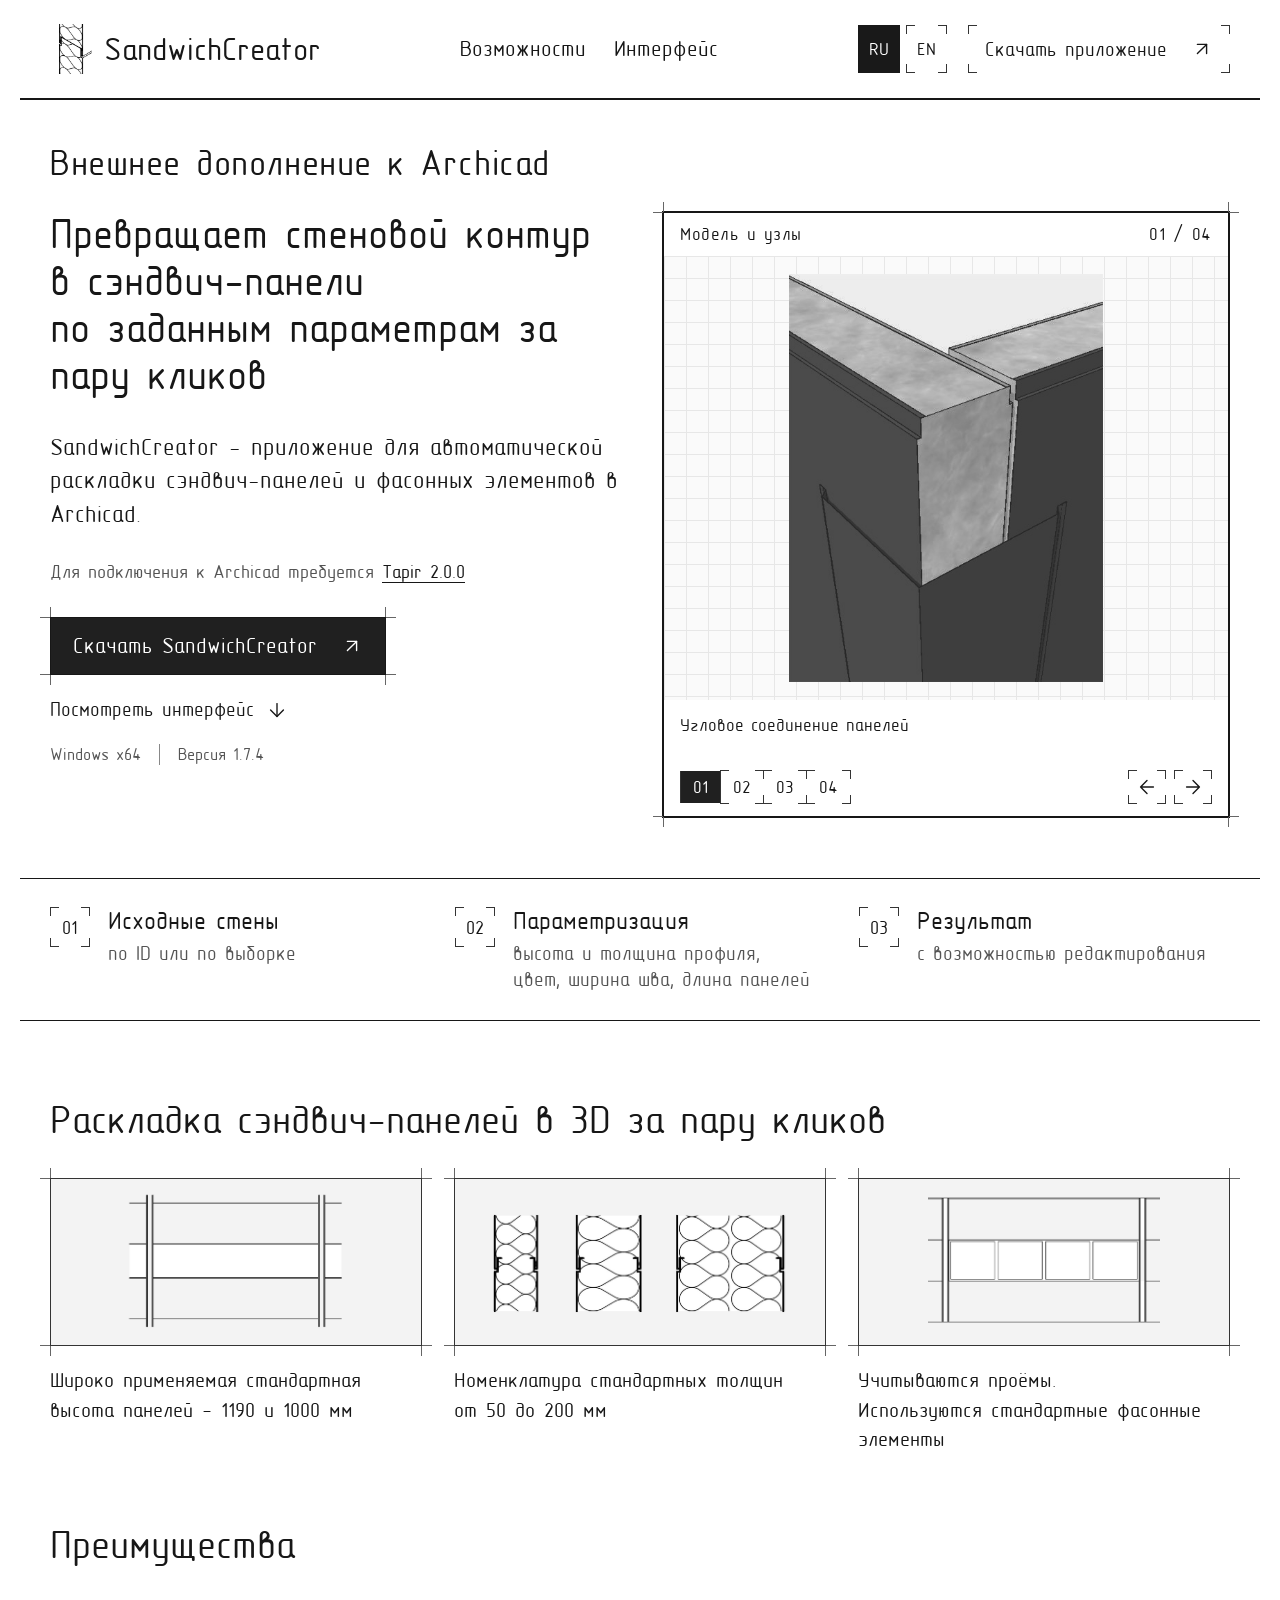
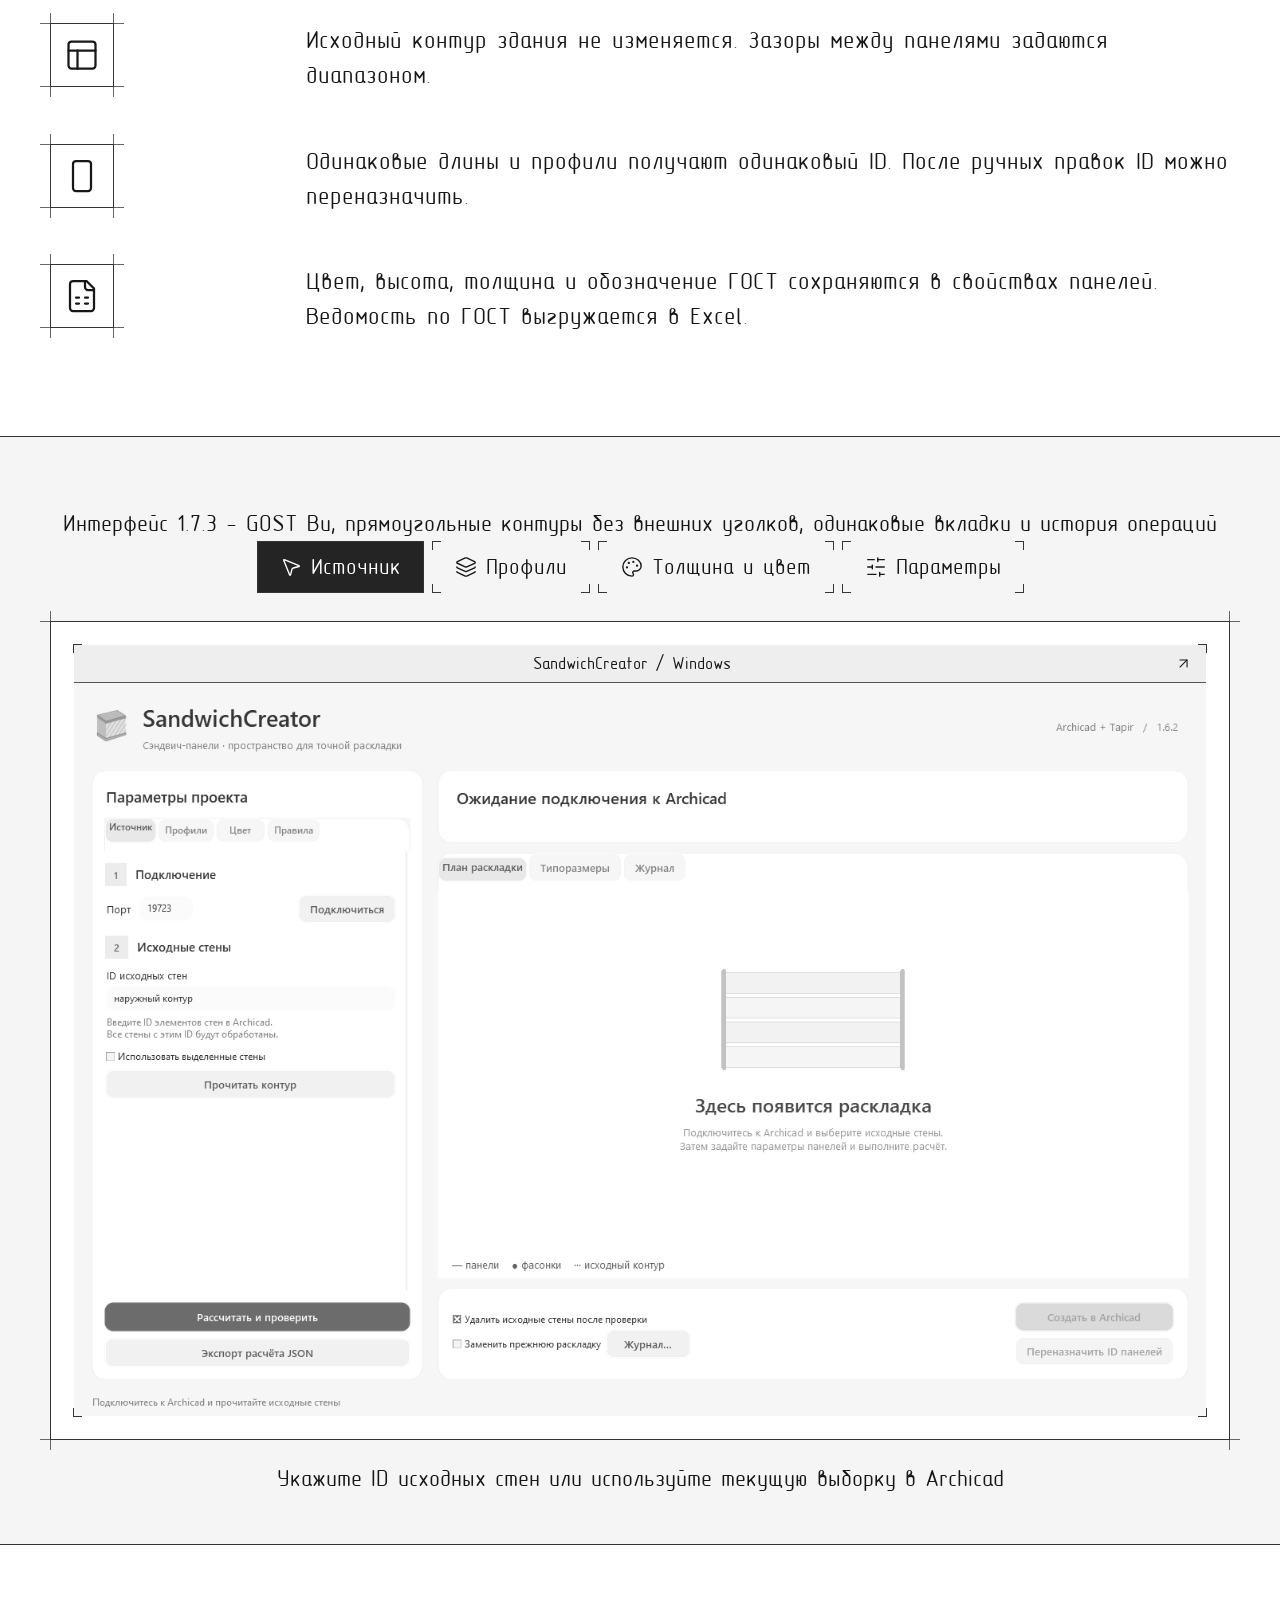
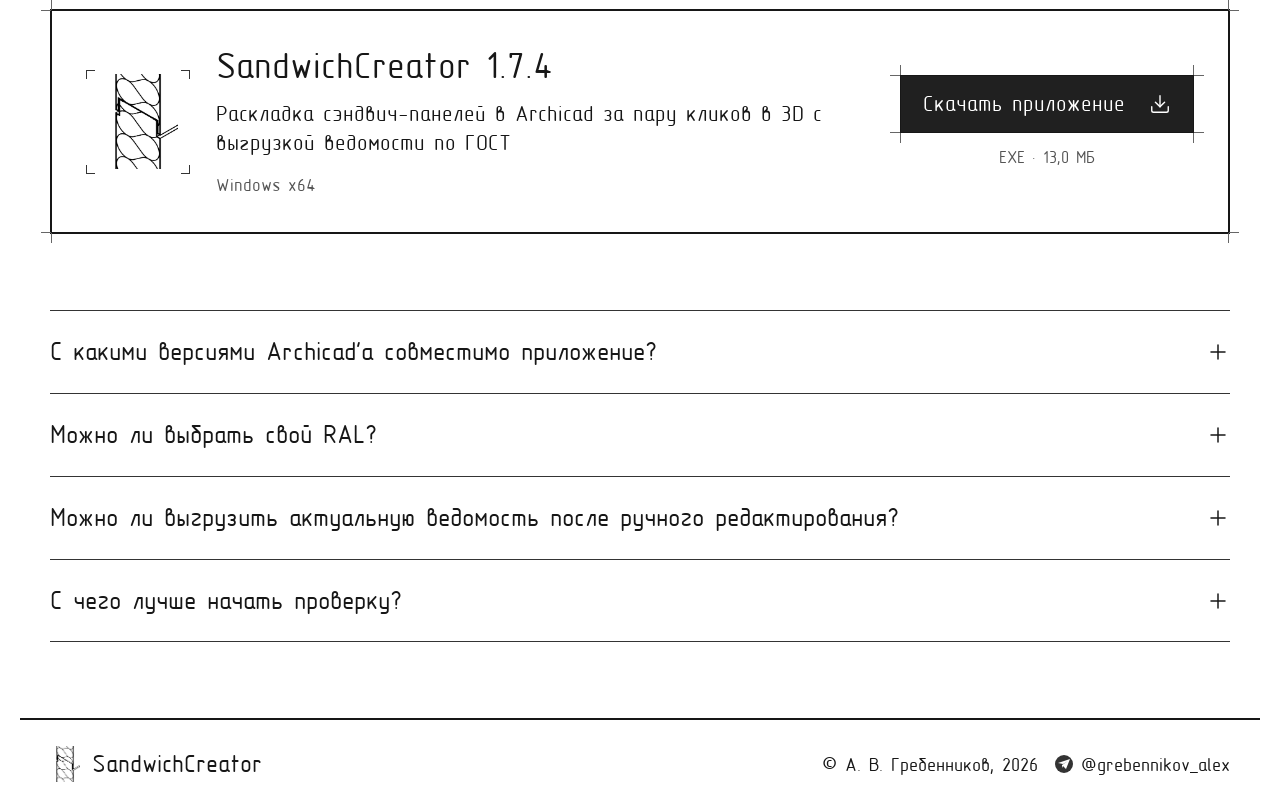
==== commit 5bd78a88: "Publish bilingual SandwichCreator presentation website" ====
--- a/docs/index.html
+++ b/docs/index.html
@@ -50,8 +50,8 @@
   "inLanguage": "ru",
   "applicationCategory": "DesignApplication",
   "operatingSystem": "Windows x64",
-  "softwareVersion": "1.7.3",
-  "downloadUrl": "https://grebennikovalex.github.io/SandwichCreator/downloads/SandwichCreator-1.7.3.exe",
+  "softwareVersion": "1.7.4",
+  "downloadUrl": "https://grebennikovalex.github.io/SandwichCreator/downloads/SandwichCreator-1.7.4.exe",
   "image": "https://grebennikovalex.github.io/SandwichCreator/assets/sc_05.jpg?v=21d371a65170",
   "author": {
     "@type": "Person",
@@ -120,7 +120,7 @@
   <path d="M12 5v14" />
   <path d="m19 12-7 7-7-7" />
 </svg></a></div>
-        <div class="hero-details"><span>Windows x64</span><span>Версия 1.7.3</span></div>
+        <div class="hero-details"><span>Windows x64</span><span>Версия 1.7.4</span></div>
       </div>
       <section class="project-carousel" id="project-carousel" aria-roledescription="карусель" aria-label="Модель и узлы SandwichCreator" tabindex="0">
         <div class="carousel-top"><span>Модель и узлы</span><span id="carousel-count">01 / 04</span></div>
@@ -277,7 +277,7 @@
 </svg></div><img id="interface-image" src="assets/interface-source.png" width="1420" height="920" alt="Интерфейс SandwichCreator: выбор исходных стен по ID или выделению" loading="lazy"></div></div>
       <p class="screen-caption" id="screen-caption">Укажите ID исходных стен или используйте текущую выборку в Archicad</p>
     </div></section>
-<section class="container download-section" id="download"><div class="download-card"><div class="download-icon" aria-hidden="true"><img src="assets/sc_05.jpg?v=21d371a65170" width="88" height="88" alt=""></div><div class="download-copy"><h2>SandwichCreator 1.7.3</h2><p class="download-description">Раскладка сэндвич-панелей в Archicad за пару кликов в 3D с выгрузкой ведомости по ГОСТ</p><p>Windows x64</p></div><div class="download-action"><a class="button primary" href="downloads/SandwichCreator-1.7.3.exe" download>Скачать приложение <svg aria-hidden="true" focusable="false"
+<section class="container download-section" id="download"><div class="download-card"><div class="download-icon" aria-hidden="true"><img src="assets/sc_05.jpg?v=21d371a65170" width="88" height="88" alt=""></div><div class="download-copy"><h2>SandwichCreator 1.7.4</h2><p class="download-description">Раскладка сэндвич-панелей в Archicad за пару кликов в 3D с выгрузкой ведомости по ГОСТ</p><p>Windows x64</p></div><div class="download-action"><a class="button primary" href="downloads/SandwichCreator-1.7.4.exe" download>Скачать приложение <svg aria-hidden="true" focusable="false"
   class="lucide lucide-download"
   xmlns="http://www.w3.org/2000/svg"
   width="24"
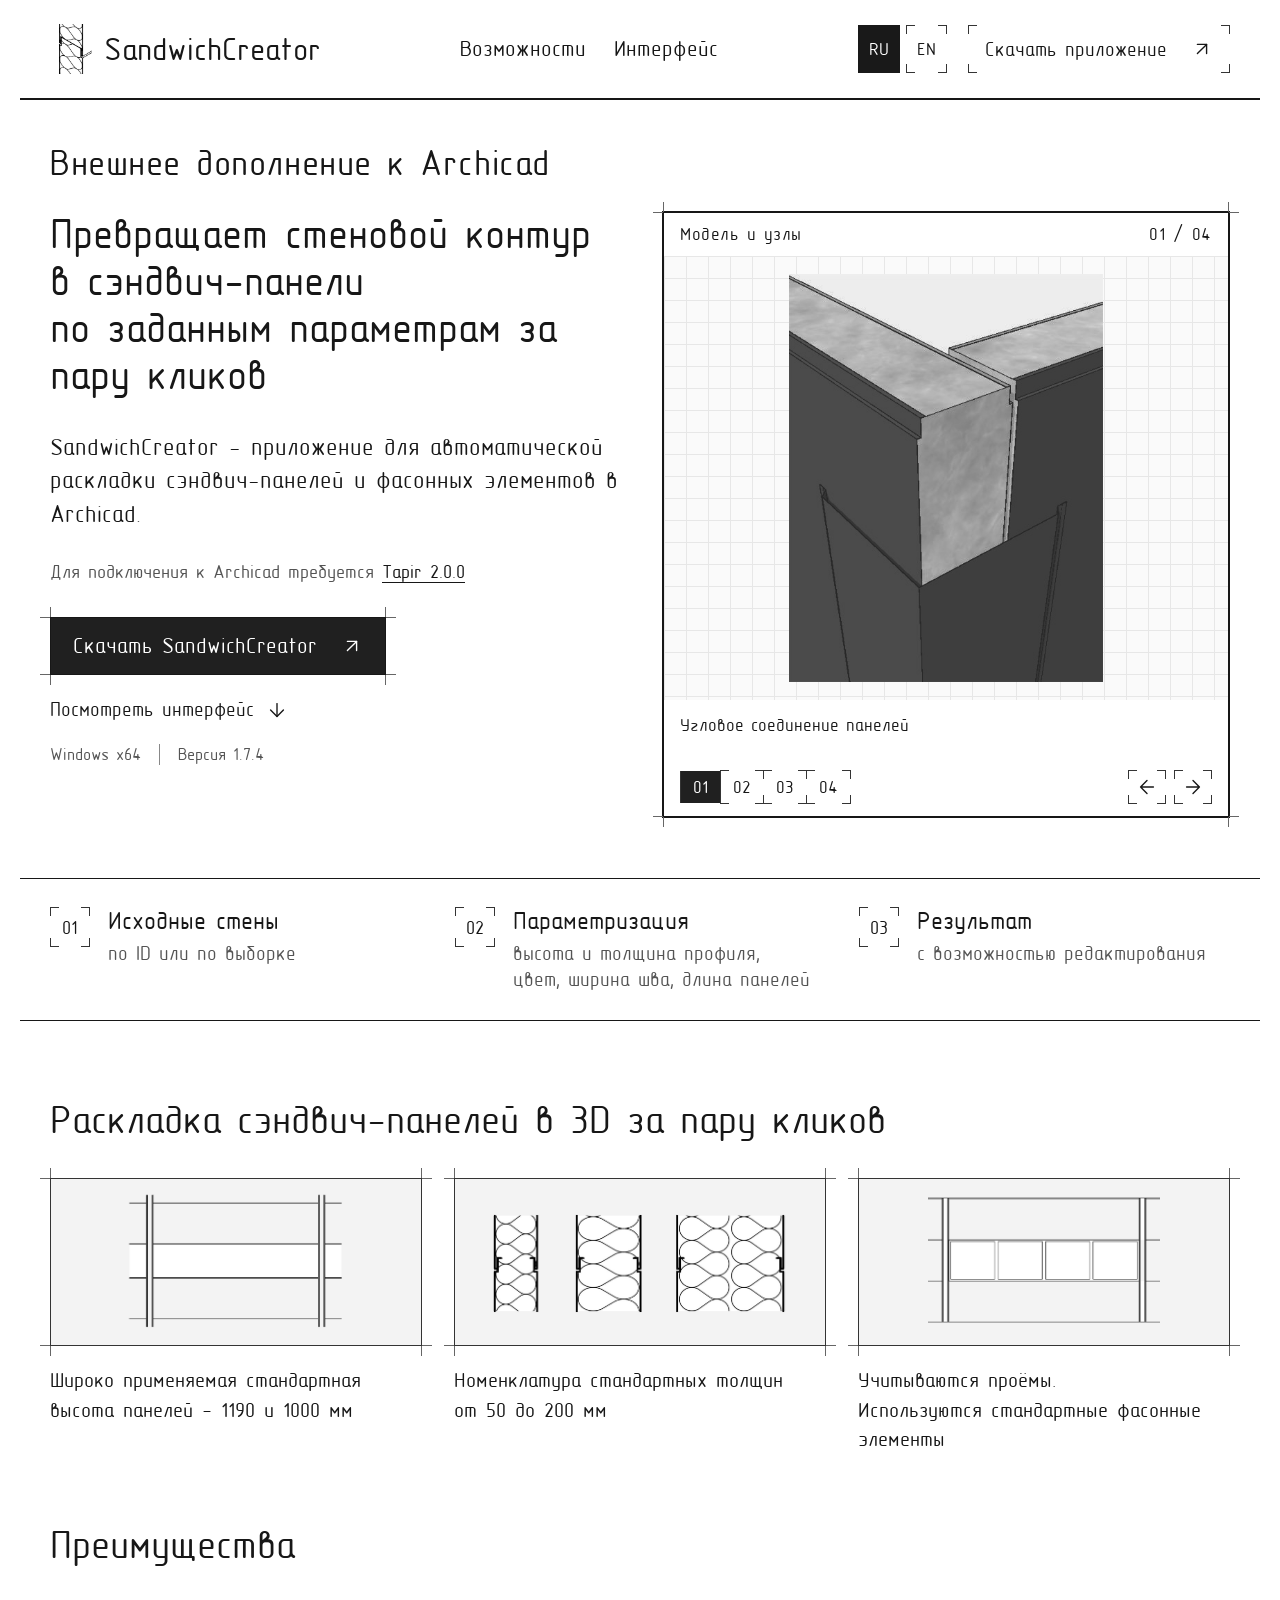
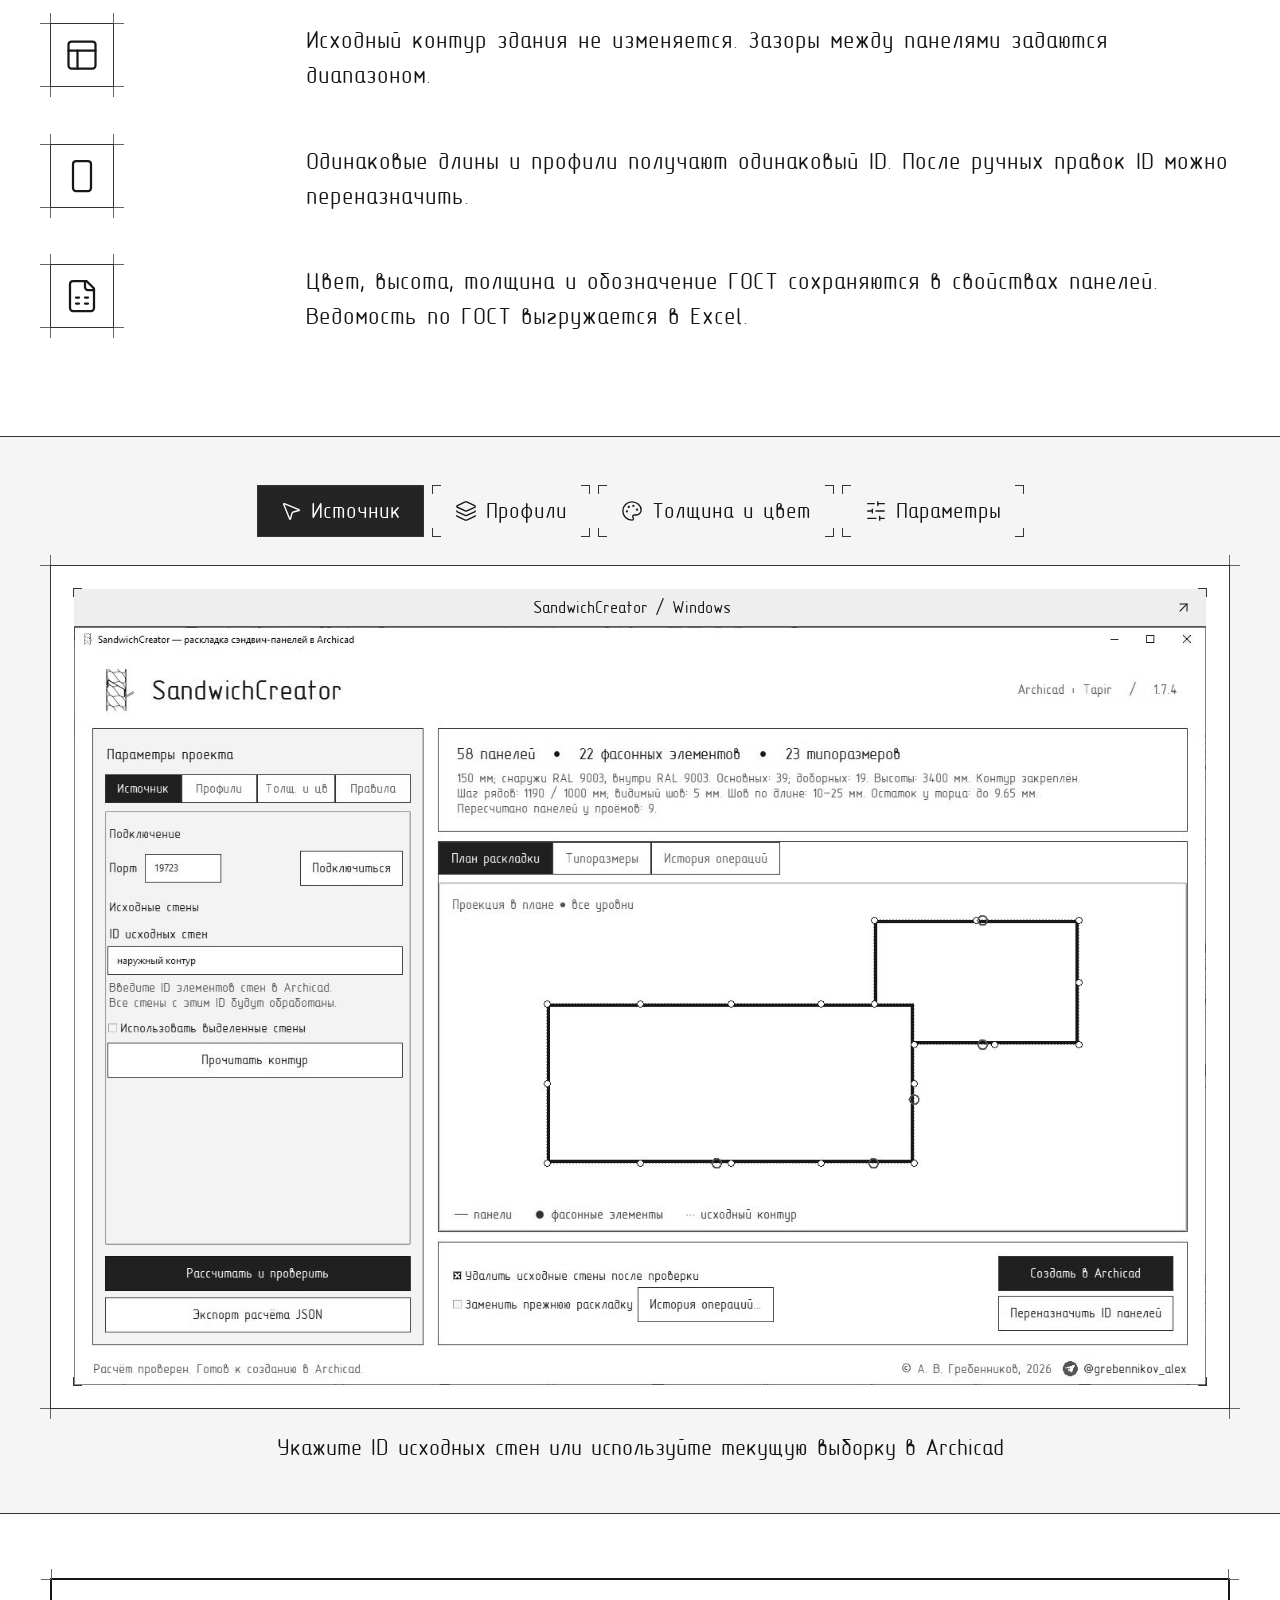
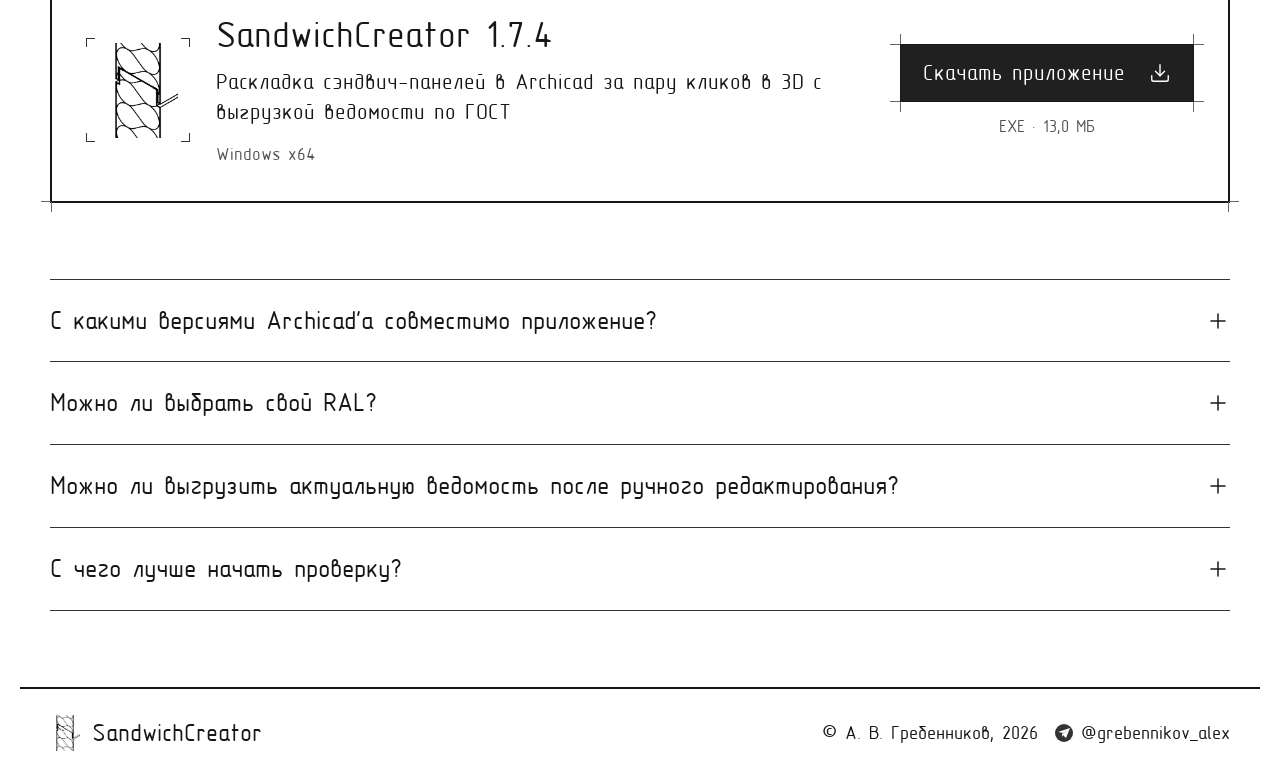
==== commit 757f0729: "Publish bilingual SandwichCreator presentation website" ====
--- a/docs/index.html
+++ b/docs/index.html
@@ -5,7 +5,7 @@
   <title>Раскладка сэндвич-панелей в Archicad за пару кликов в 3D с выгрузкой ведомости по ГОСТ</title>
   <meta name="description" content="SandwichCreator - внешнее дополнение к Archicad для раскладки сэндвич-панелей и фасонных элементов в 3D с выгрузкой ведомости по ГОСТ. Windows x64, подключение через Tapir.">
   <link rel="icon" type="image/jpeg" href="assets/sc_05.jpg?v=21d371a65170"><link rel="stylesheet" href="drafting.css?v=9d8e215ee84c">
-  <script src="script.js?v=12b7fde2f2d1" defer></script>
+  <script src="script.js?v=fb0b2f4111d3" defer></script>
   <!-- Yandex.Metrika counter -->
   <script type="text/javascript">
     if(location.protocol!=='file:'&&!['localhost','127.0.0.1','[::1]'].includes(location.hostname)){
@@ -32,12 +32,12 @@
   <meta property="og:url" content="https://grebennikovalex.github.io/SandwichCreator/">
   <meta property="og:locale" content="ru_RU">
   <meta property="og:locale:alternate" content="en_US">
-  <meta property="og:image" content="https://grebennikovalex.github.io/SandwichCreator/assets/interface-source.png">
+  <meta property="og:image" content="https://grebennikovalex.github.io/SandwichCreator/assets/sc_10.jpg?v=927225c61498">
   <meta property="og:image:alt" content="Интерфейс SandwichCreator">
   <meta name="twitter:card" content="summary_large_image">
   <meta name="twitter:title" content="Раскладка сэндвич-панелей в Archicad за пару кликов в 3D с выгрузкой ведомости по ГОСТ">
   <meta name="twitter:description" content="SandwichCreator - внешнее дополнение к Archicad для раскладки сэндвич-панелей и фасонных элементов в 3D с выгрузкой ведомости по ГОСТ. Windows x64, подключение через Tapir.">
-  <meta name="twitter:image" content="https://grebennikovalex.github.io/SandwichCreator/assets/interface-source.png">
+  <meta name="twitter:image" content="https://grebennikovalex.github.io/SandwichCreator/assets/sc_10.jpg?v=927225c61498">
   <meta name="twitter:image:alt" content="Интерфейс SandwichCreator">
   <script type="application/ld+json">
 {
@@ -192,7 +192,6 @@
 </svg></span><p>Цвет, высота, толщина и обозначение ГОСТ сохраняются в свойствах панелей. Ведомость по ГОСТ выгружается в Excel.</p></div></div>
     </section>
     <section class="interface-section section" id="interface" aria-label="Интерфейс приложения"><div class="container">
-      <p class="screen-caption release-note">Интерфейс 1.7.3 - GOST Bu, прямоугольные контуры без внешних уголков, одинаковые вкладки и история операций</p>
       <div class="screen-tabs" role="tablist" aria-label="Разделы интерфейса"><button id="tab-source" role="tab" aria-selected="true" aria-controls="screen-panel" data-screen="source" class="selected"><svg aria-hidden="true" focusable="false"
   class="lucide lucide-mouse-pointer-2"
   xmlns="http://www.w3.org/2000/svg"
@@ -274,7 +273,7 @@
 >
   <path d="M7 7h10v10" />
   <path d="M7 17 17 7" />
-</svg></div><img id="interface-image" src="assets/interface-source.png" width="1420" height="920" alt="Интерфейс SandwichCreator: выбор исходных стен по ID или выделению" loading="lazy"></div></div>
+</svg></div><img id="interface-image" src="assets/sc_10.jpg?v=927225c61498" width="1422" height="952" alt="Интерфейс SandwichCreator: выбор исходных стен по ID или выделению" loading="lazy"></div></div>
       <p class="screen-caption" id="screen-caption">Укажите ID исходных стен или используйте текущую выборку в Archicad</p>
     </div></section>
 <section class="container download-section" id="download"><div class="download-card"><div class="download-icon" aria-hidden="true"><img src="assets/sc_05.jpg?v=21d371a65170" width="88" height="88" alt=""></div><div class="download-copy"><h2>SandwichCreator 1.7.4</h2><p class="download-description">Раскладка сэндвич-панелей в Archicad за пару кликов в 3D с выгрузкой ведомости по ГОСТ</p><p>Windows x64</p></div><div class="download-action"><a class="button primary" href="downloads/SandwichCreator-1.7.4.exe" download>Скачать приложение <svg aria-hidden="true" focusable="false"
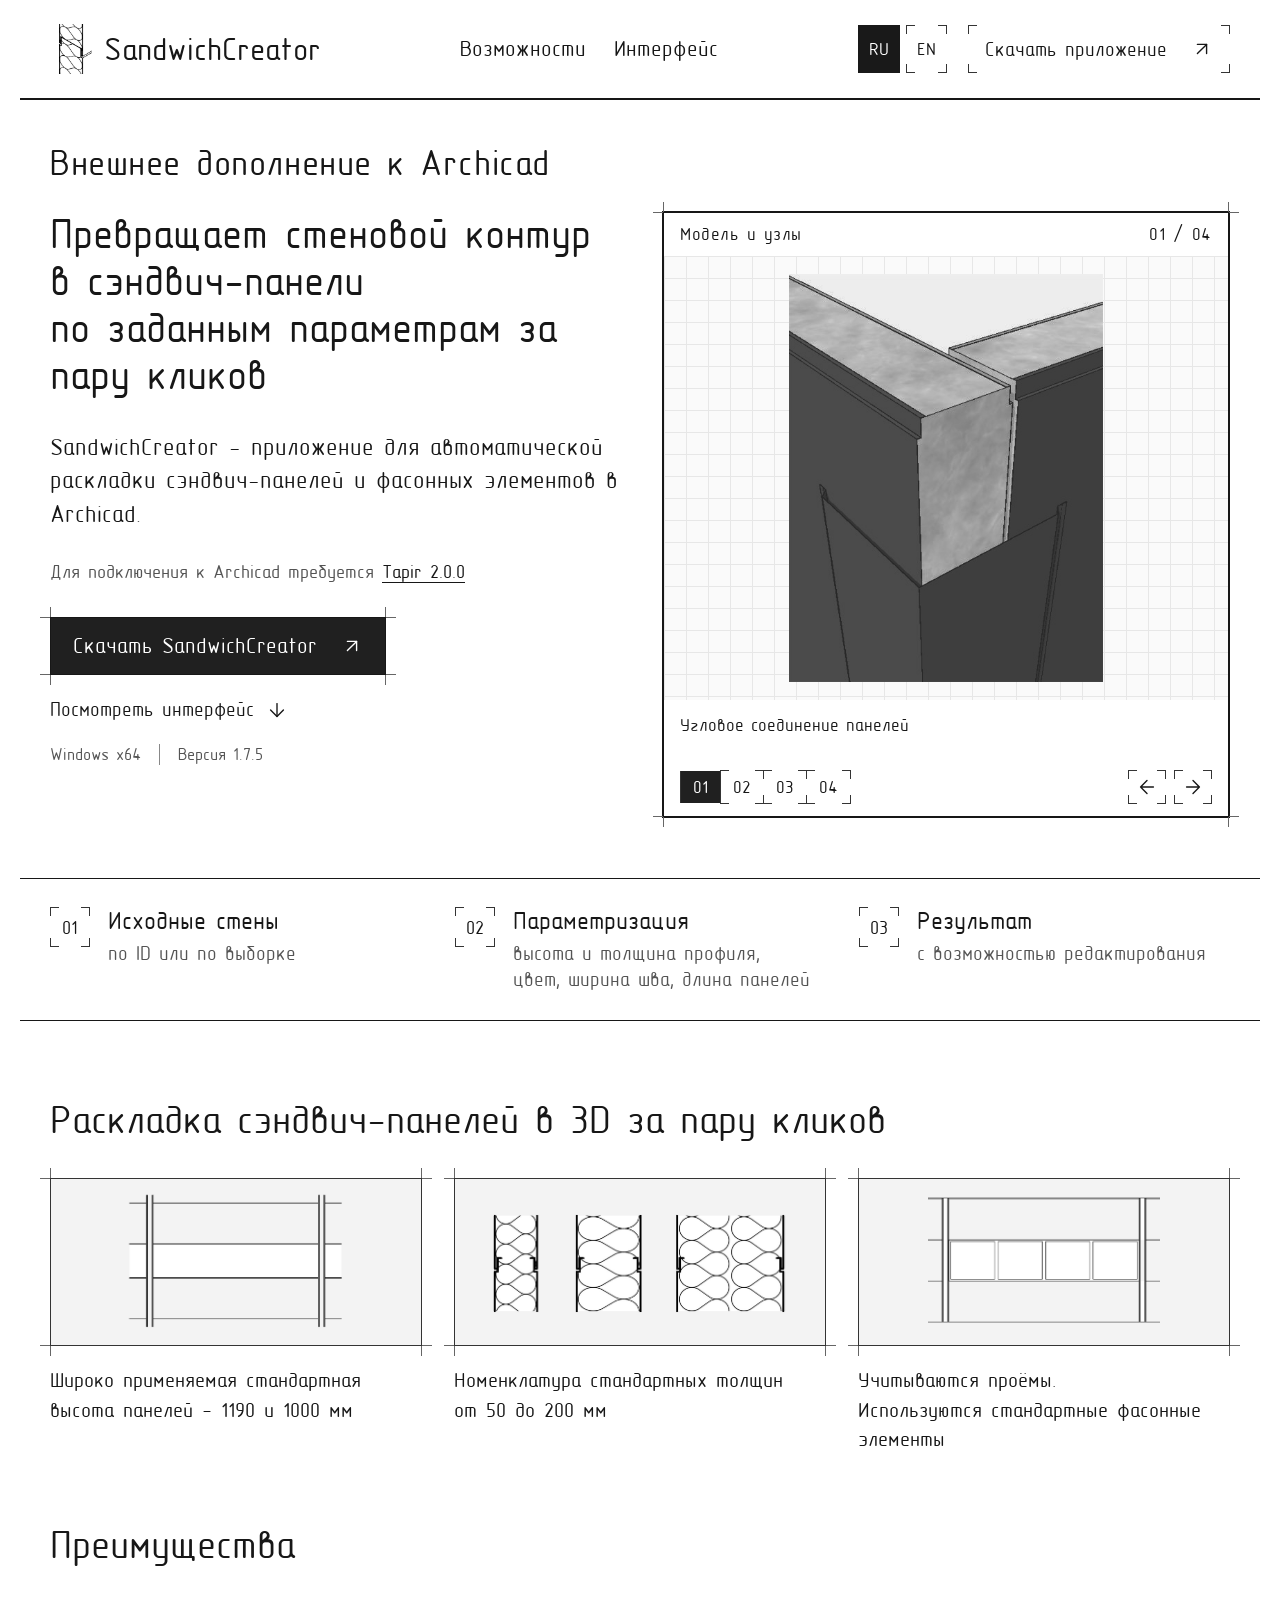
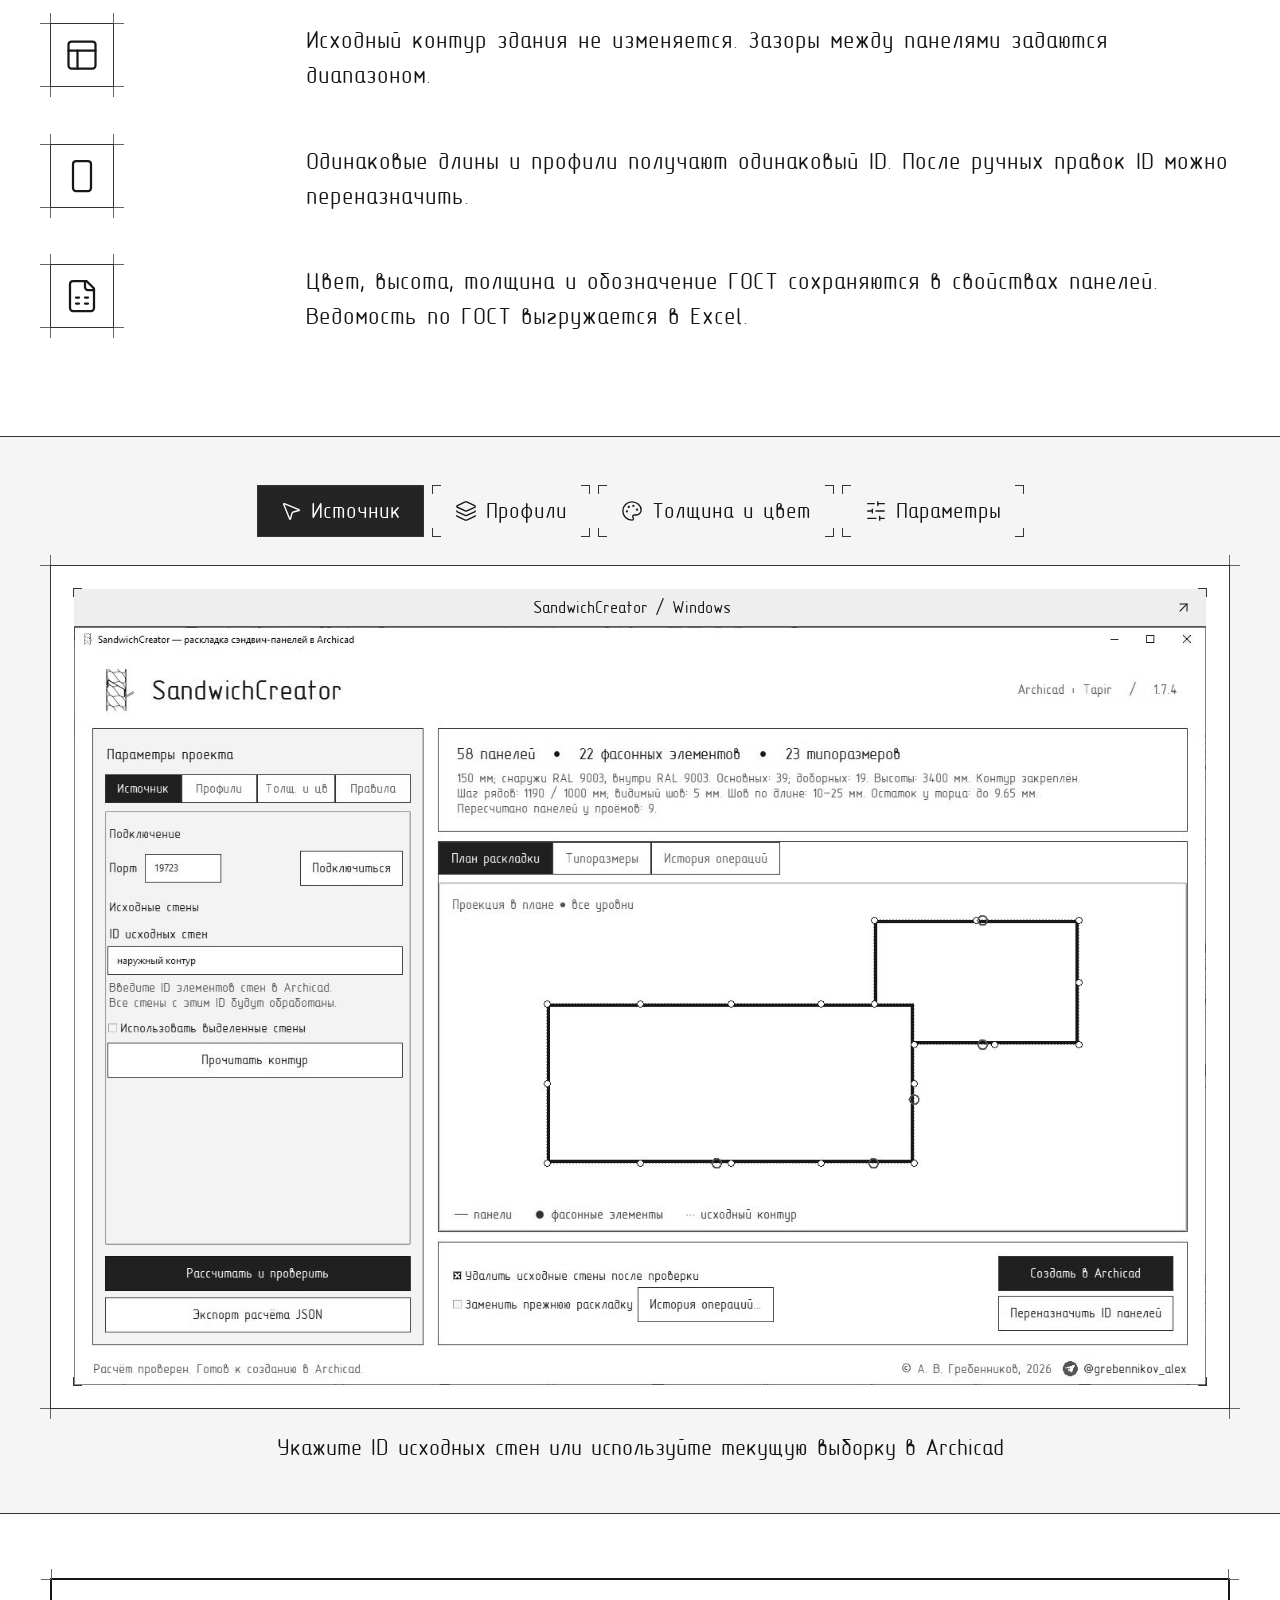
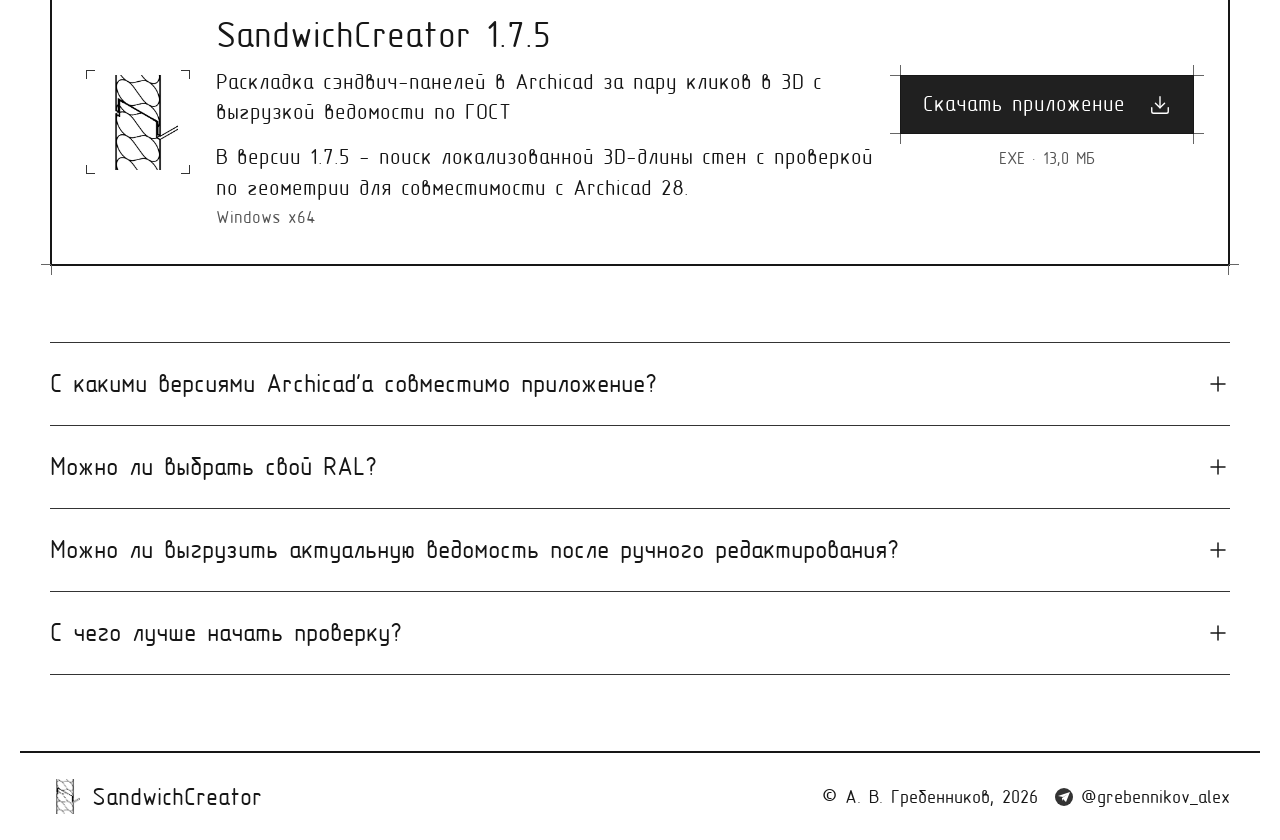
==== commit df672592: "Publish bilingual SandwichCreator presentation website" ====
--- a/docs/index.html
+++ b/docs/index.html
@@ -50,8 +50,8 @@
   "inLanguage": "ru",
   "applicationCategory": "DesignApplication",
   "operatingSystem": "Windows x64",
-  "softwareVersion": "1.7.4",
-  "downloadUrl": "https://grebennikovalex.github.io/SandwichCreator/downloads/SandwichCreator-1.7.4.exe",
+  "softwareVersion": "1.7.5",
+  "downloadUrl": "https://grebennikovalex.github.io/SandwichCreator/downloads/SandwichCreator-1.7.5.exe",
   "image": "https://grebennikovalex.github.io/SandwichCreator/assets/sc_05.jpg?v=21d371a65170",
   "author": {
     "@type": "Person",
@@ -120,7 +120,7 @@
   <path d="M12 5v14" />
   <path d="m19 12-7 7-7-7" />
 </svg></a></div>
-        <div class="hero-details"><span>Windows x64</span><span>Версия 1.7.4</span></div>
+        <div class="hero-details"><span>Windows x64</span><span>Версия 1.7.5</span></div>
       </div>
       <section class="project-carousel" id="project-carousel" aria-roledescription="карусель" aria-label="Модель и узлы SandwichCreator" tabindex="0">
         <div class="carousel-top"><span>Модель и узлы</span><span id="carousel-count">01 / 04</span></div>
@@ -276,7 +276,7 @@
 </svg></div><img id="interface-image" src="assets/sc_10.jpg?v=927225c61498" width="1422" height="952" alt="Интерфейс SandwichCreator: выбор исходных стен по ID или выделению" loading="lazy"></div></div>
       <p class="screen-caption" id="screen-caption">Укажите ID исходных стен или используйте текущую выборку в Archicad</p>
     </div></section>
-<section class="container download-section" id="download"><div class="download-card"><div class="download-icon" aria-hidden="true"><img src="assets/sc_05.jpg?v=21d371a65170" width="88" height="88" alt=""></div><div class="download-copy"><h2>SandwichCreator 1.7.4</h2><p class="download-description">Раскладка сэндвич-панелей в Archicad за пару кликов в 3D с выгрузкой ведомости по ГОСТ</p><p>Windows x64</p></div><div class="download-action"><a class="button primary" href="downloads/SandwichCreator-1.7.4.exe" download>Скачать приложение <svg aria-hidden="true" focusable="false"
+<section class="container download-section" id="download"><div class="download-card"><div class="download-icon" aria-hidden="true"><img src="assets/sc_05.jpg?v=21d371a65170" width="88" height="88" alt=""></div><div class="download-copy"><h2>SandwichCreator 1.7.5</h2><p class="download-description">Раскладка сэндвич-панелей в Archicad за пару кликов в 3D с выгрузкой ведомости по ГОСТ</p><p class="release-note">В версии 1.7.5 - поиск локализованной 3D-длины стен с проверкой по геометрии для совместимости с Archicad 28.</p><p>Windows x64</p></div><div class="download-action"><a class="button primary" href="downloads/SandwichCreator-1.7.5.exe" download>Скачать приложение <svg aria-hidden="true" focusable="false"
   class="lucide lucide-download"
   xmlns="http://www.w3.org/2000/svg"
   width="24"
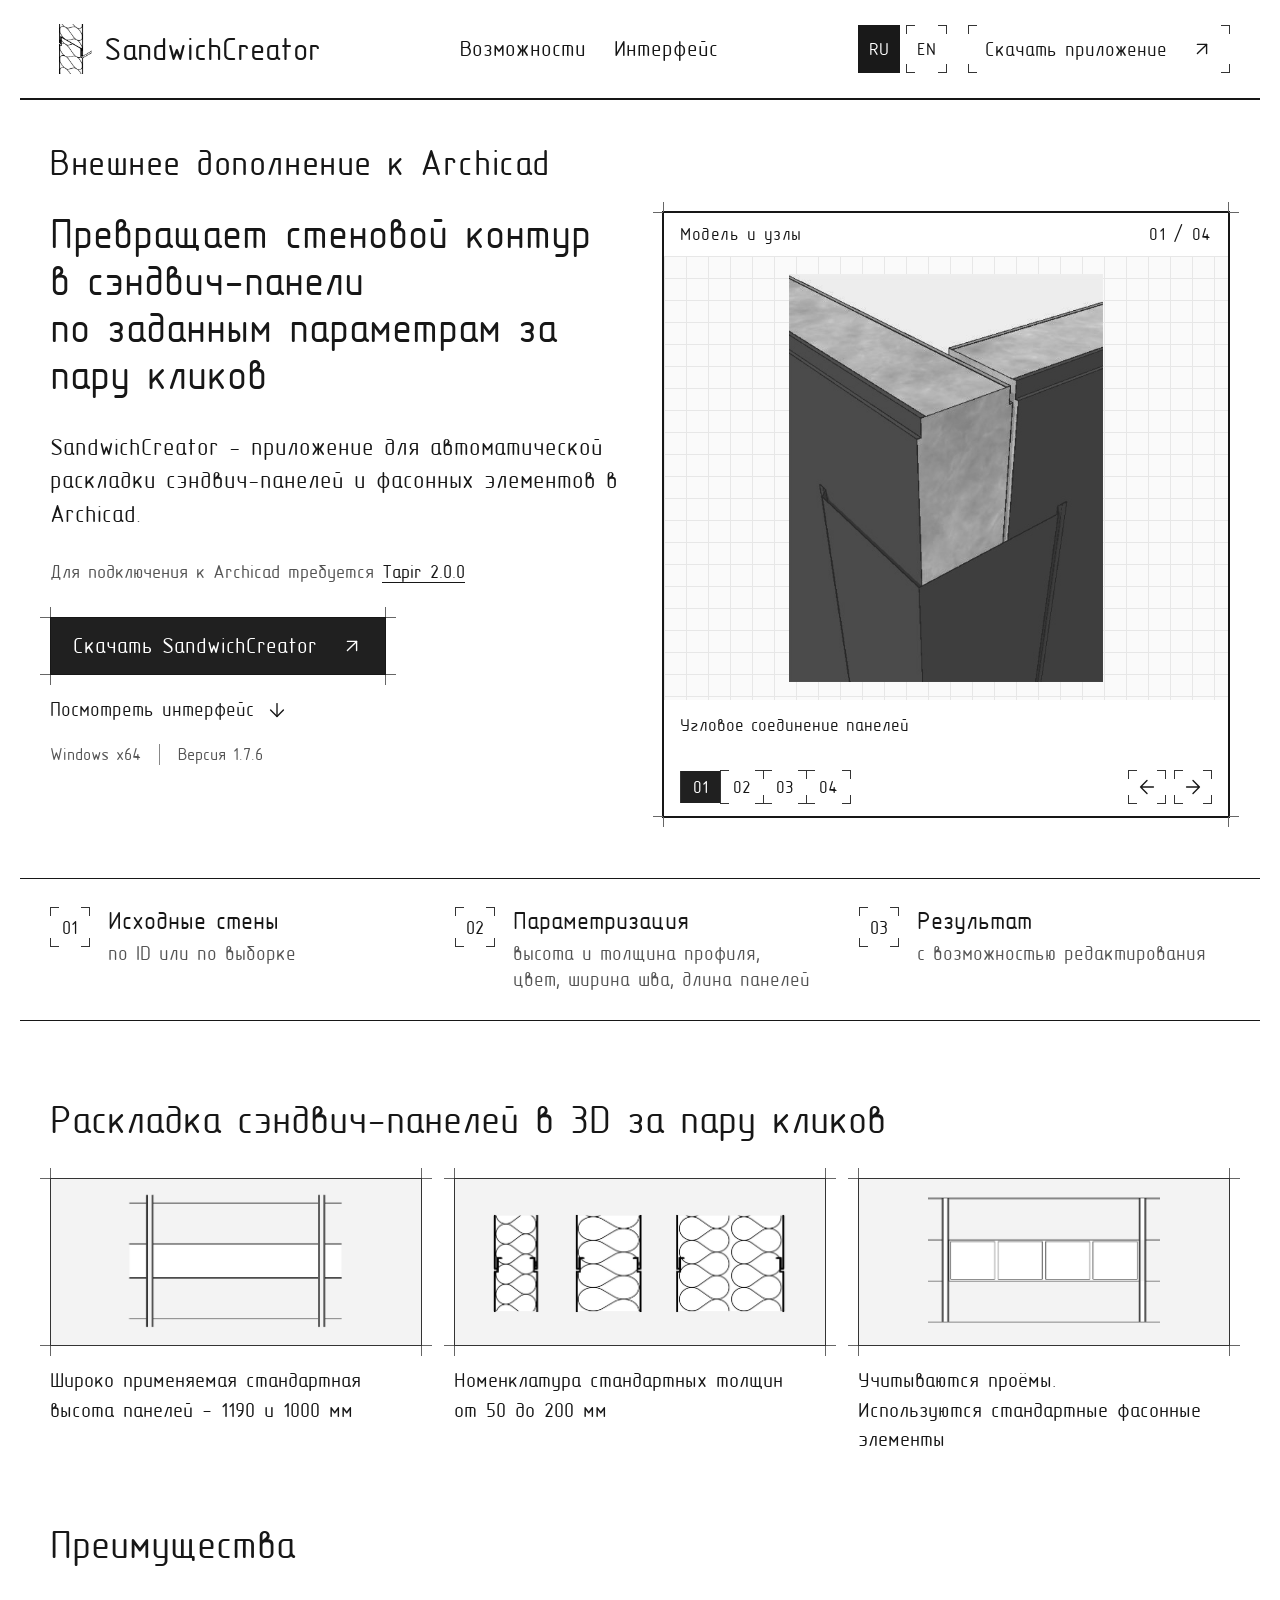
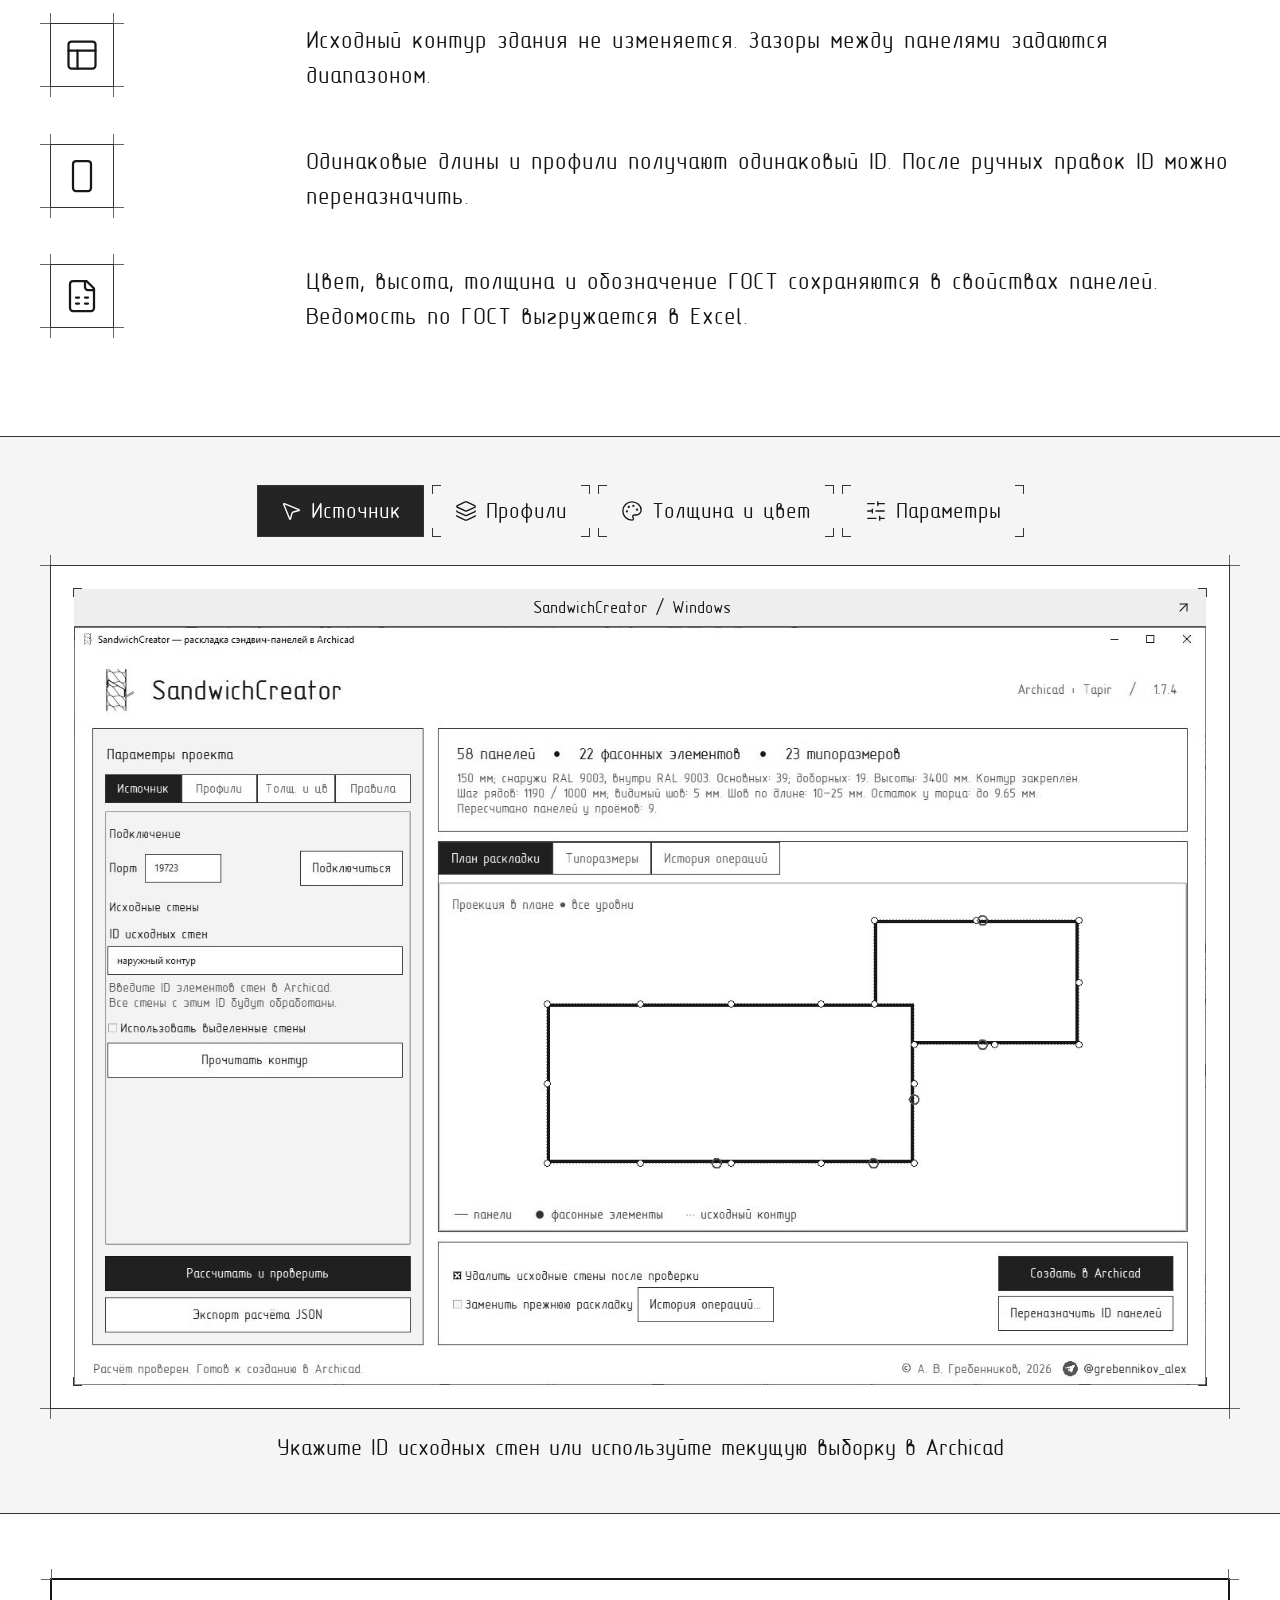
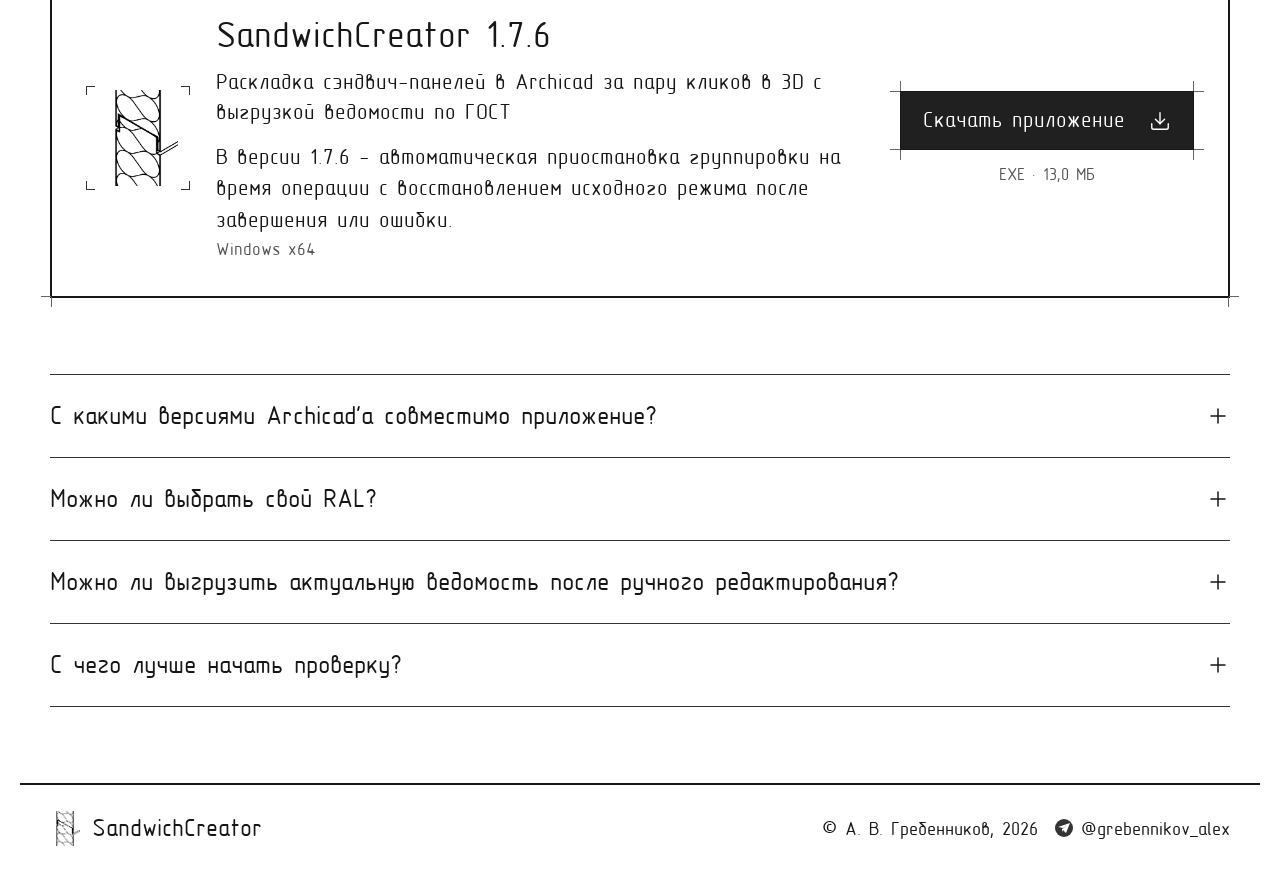
==== commit 0a91982e: "Publish bilingual SandwichCreator presentation website" ====
--- a/docs/index.html
+++ b/docs/index.html
@@ -50,8 +50,8 @@
   "inLanguage": "ru",
   "applicationCategory": "DesignApplication",
   "operatingSystem": "Windows x64",
-  "softwareVersion": "1.7.5",
-  "downloadUrl": "https://grebennikovalex.github.io/SandwichCreator/downloads/SandwichCreator-1.7.5.exe",
+  "softwareVersion": "1.7.6",
+  "downloadUrl": "https://grebennikovalex.github.io/SandwichCreator/downloads/SandwichCreator-1.7.6.exe",
   "image": "https://grebennikovalex.github.io/SandwichCreator/assets/sc_05.jpg?v=21d371a65170",
   "author": {
     "@type": "Person",
@@ -120,7 +120,7 @@
   <path d="M12 5v14" />
   <path d="m19 12-7 7-7-7" />
 </svg></a></div>
-        <div class="hero-details"><span>Windows x64</span><span>Версия 1.7.5</span></div>
+        <div class="hero-details"><span>Windows x64</span><span>Версия 1.7.6</span></div>
       </div>
       <section class="project-carousel" id="project-carousel" aria-roledescription="карусель" aria-label="Модель и узлы SandwichCreator" tabindex="0">
         <div class="carousel-top"><span>Модель и узлы</span><span id="carousel-count">01 / 04</span></div>
@@ -276,7 +276,7 @@
 </svg></div><img id="interface-image" src="assets/sc_10.jpg?v=927225c61498" width="1422" height="952" alt="Интерфейс SandwichCreator: выбор исходных стен по ID или выделению" loading="lazy"></div></div>
       <p class="screen-caption" id="screen-caption">Укажите ID исходных стен или используйте текущую выборку в Archicad</p>
     </div></section>
-<section class="container download-section" id="download"><div class="download-card"><div class="download-icon" aria-hidden="true"><img src="assets/sc_05.jpg?v=21d371a65170" width="88" height="88" alt=""></div><div class="download-copy"><h2>SandwichCreator 1.7.5</h2><p class="download-description">Раскладка сэндвич-панелей в Archicad за пару кликов в 3D с выгрузкой ведомости по ГОСТ</p><p class="release-note">В версии 1.7.5 - поиск локализованной 3D-длины стен с проверкой по геометрии для совместимости с Archicad 28.</p><p>Windows x64</p></div><div class="download-action"><a class="button primary" href="downloads/SandwichCreator-1.7.5.exe" download>Скачать приложение <svg aria-hidden="true" focusable="false"
+<section class="container download-section" id="download"><div class="download-card"><div class="download-icon" aria-hidden="true"><img src="assets/sc_05.jpg?v=21d371a65170" width="88" height="88" alt=""></div><div class="download-copy"><h2>SandwichCreator 1.7.6</h2><p class="download-description">Раскладка сэндвич-панелей в Archicad за пару кликов в 3D с выгрузкой ведомости по ГОСТ</p><p class="release-note">В версии 1.7.6 - автоматическая приостановка группировки на время операции с восстановлением исходного режима после завершения или ошибки.</p><p>Windows x64</p></div><div class="download-action"><a class="button primary" href="downloads/SandwichCreator-1.7.6.exe" download>Скачать приложение <svg aria-hidden="true" focusable="false"
   class="lucide lucide-download"
   xmlns="http://www.w3.org/2000/svg"
   width="24"
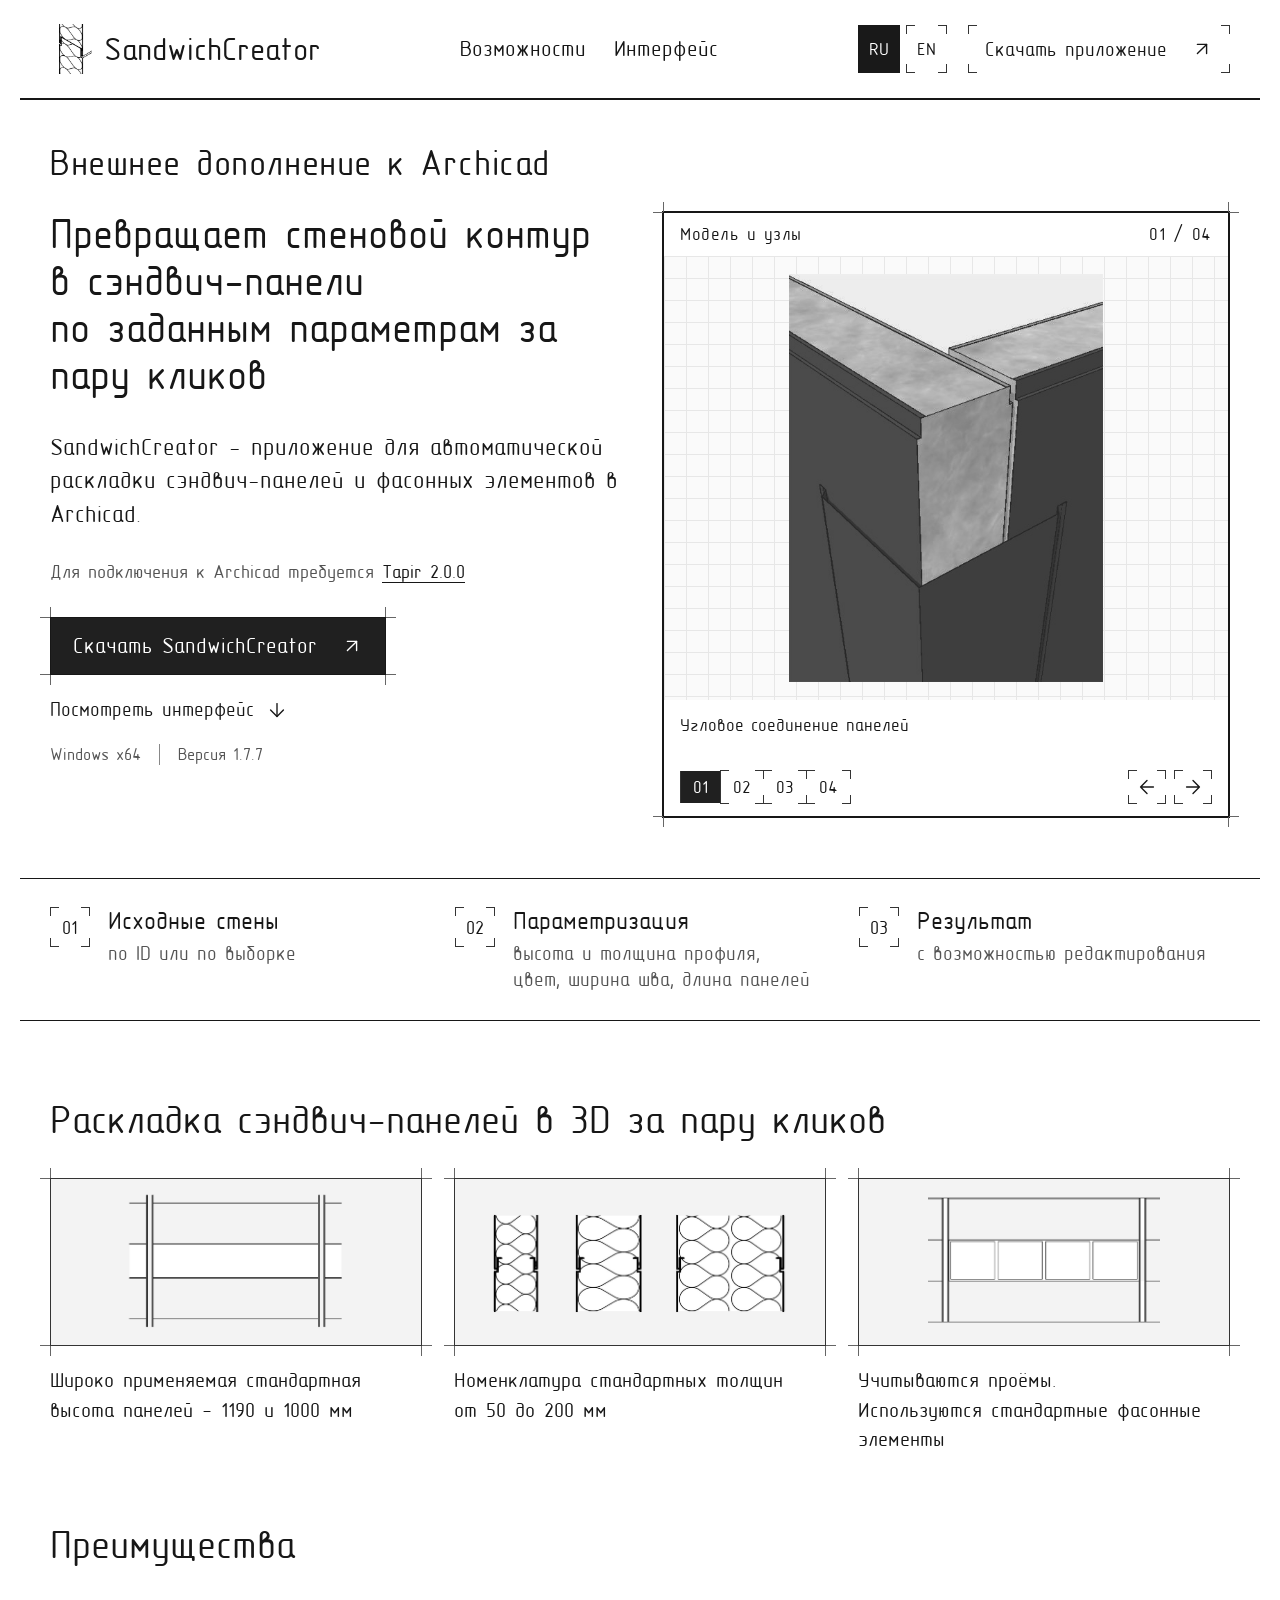
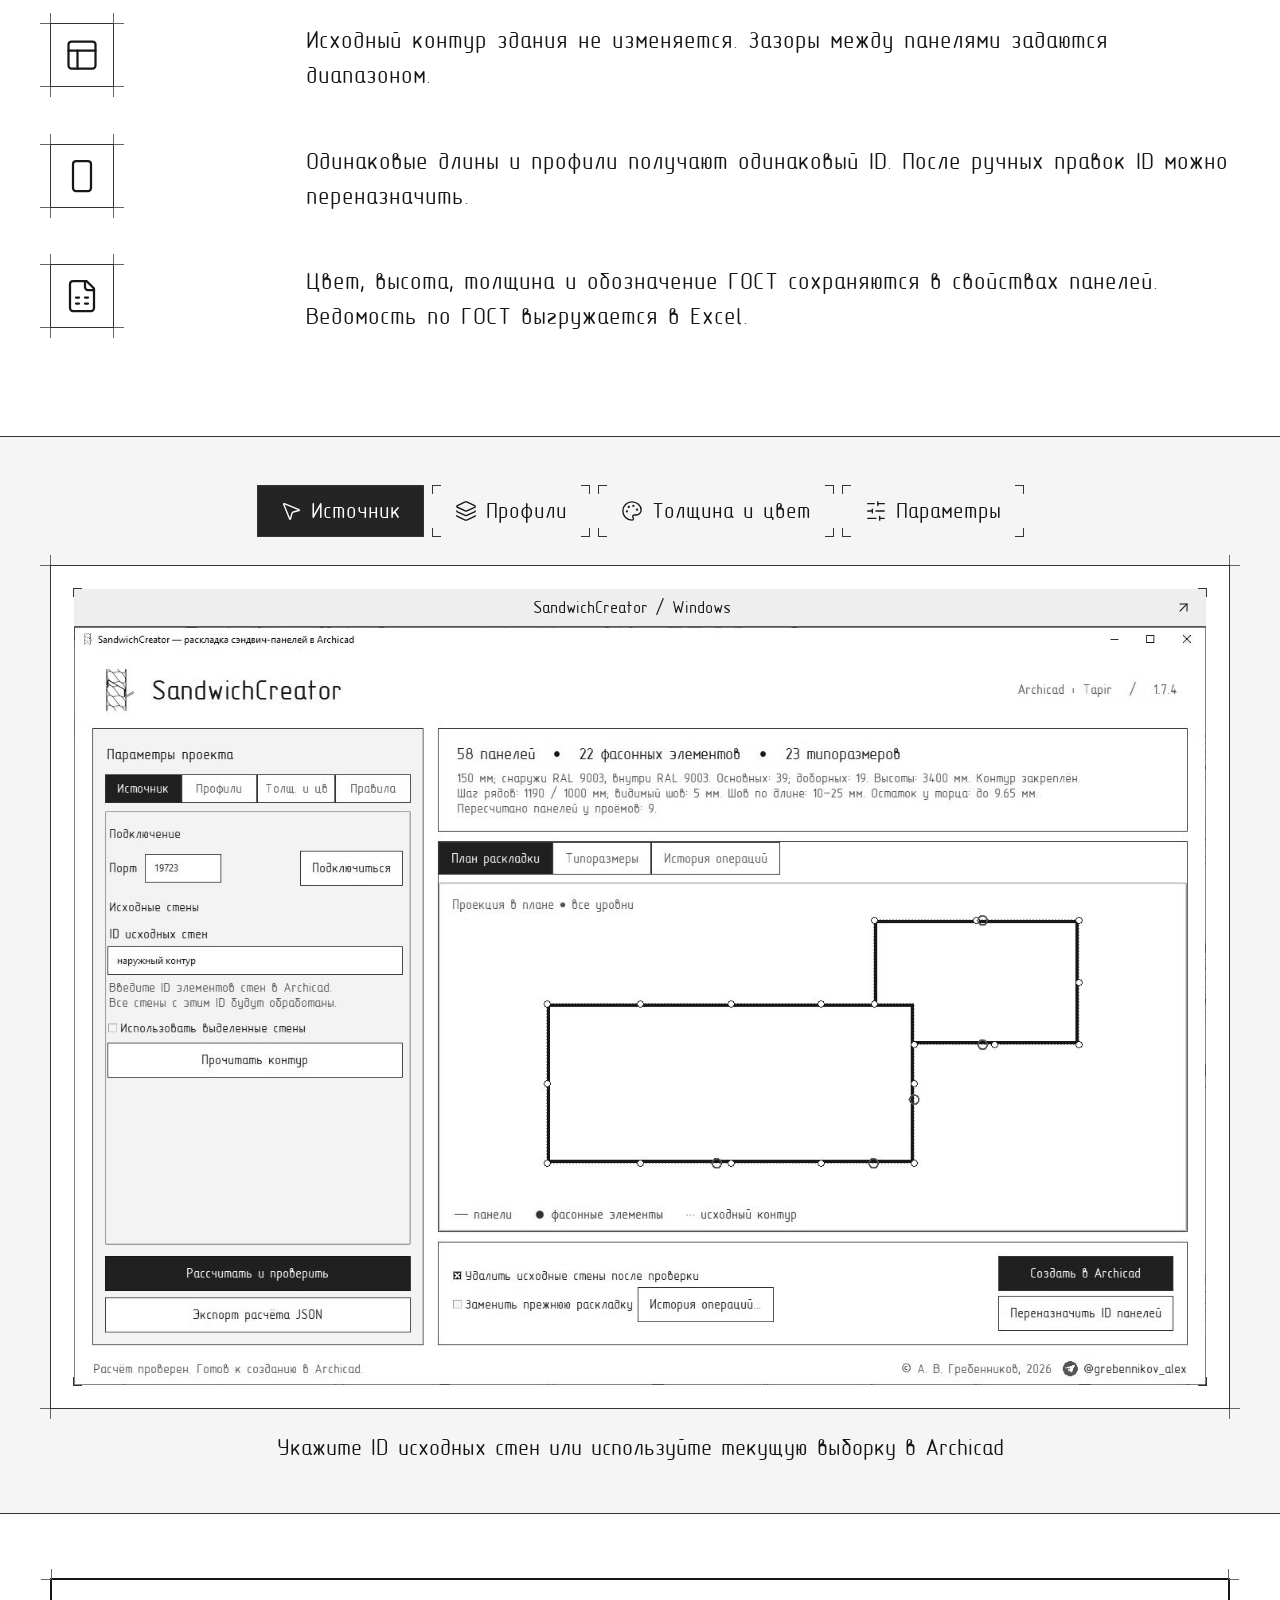
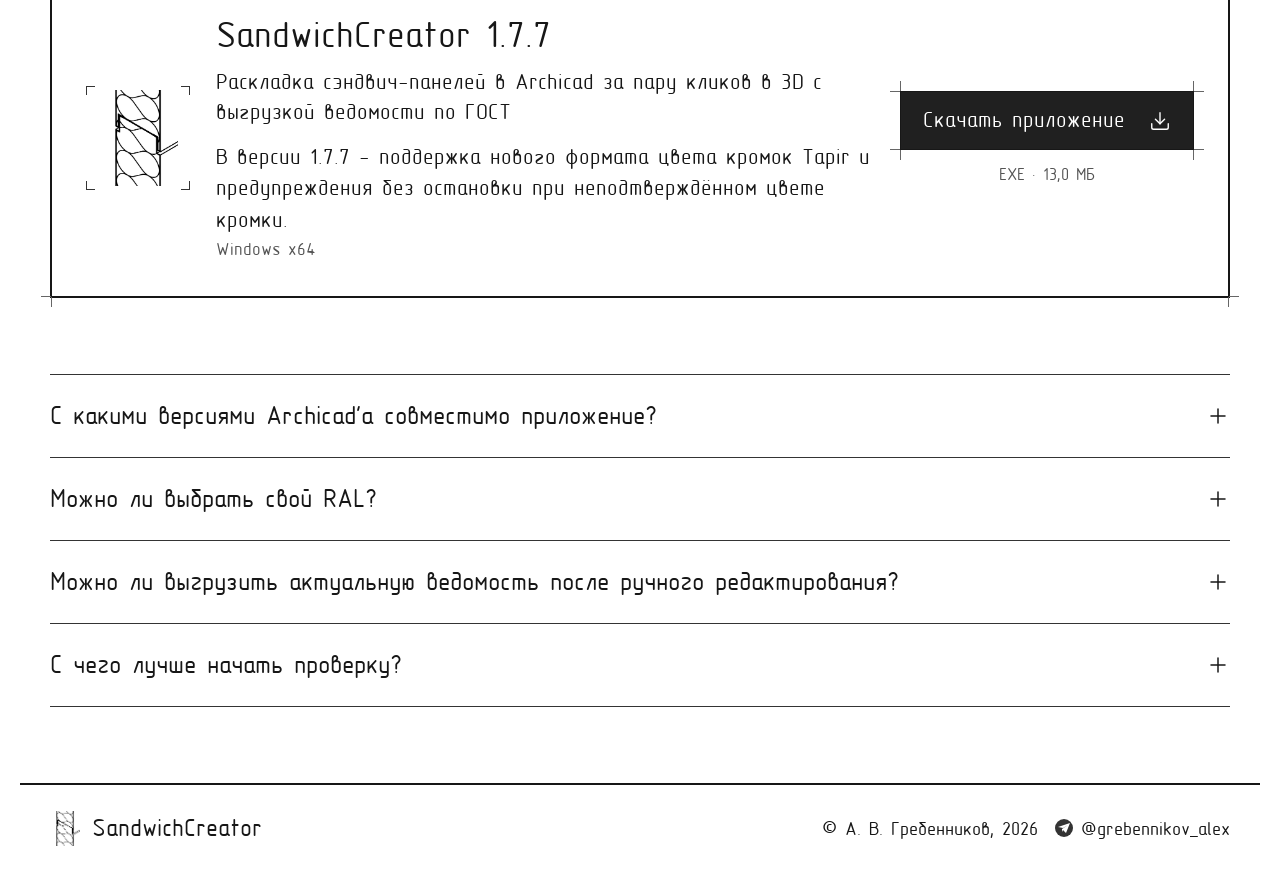
==== commit 1cb0b3c5: "Publish bilingual SandwichCreator presentation website" ====
--- a/docs/index.html
+++ b/docs/index.html
@@ -50,8 +50,8 @@
   "inLanguage": "ru",
   "applicationCategory": "DesignApplication",
   "operatingSystem": "Windows x64",
-  "softwareVersion": "1.7.6",
-  "downloadUrl": "https://grebennikovalex.github.io/SandwichCreator/downloads/SandwichCreator-1.7.6.exe",
+  "softwareVersion": "1.7.7",
+  "downloadUrl": "https://grebennikovalex.github.io/SandwichCreator/downloads/SandwichCreator-1.7.7.exe",
   "image": "https://grebennikovalex.github.io/SandwichCreator/assets/sc_05.jpg?v=21d371a65170",
   "author": {
     "@type": "Person",
@@ -120,7 +120,7 @@
   <path d="M12 5v14" />
   <path d="m19 12-7 7-7-7" />
 </svg></a></div>
-        <div class="hero-details"><span>Windows x64</span><span>Версия 1.7.6</span></div>
+        <div class="hero-details"><span>Windows x64</span><span>Версия 1.7.7</span></div>
       </div>
       <section class="project-carousel" id="project-carousel" aria-roledescription="карусель" aria-label="Модель и узлы SandwichCreator" tabindex="0">
         <div class="carousel-top"><span>Модель и узлы</span><span id="carousel-count">01 / 04</span></div>
@@ -276,7 +276,7 @@
 </svg></div><img id="interface-image" src="assets/sc_10.jpg?v=927225c61498" width="1422" height="952" alt="Интерфейс SandwichCreator: выбор исходных стен по ID или выделению" loading="lazy"></div></div>
       <p class="screen-caption" id="screen-caption">Укажите ID исходных стен или используйте текущую выборку в Archicad</p>
     </div></section>
-<section class="container download-section" id="download"><div class="download-card"><div class="download-icon" aria-hidden="true"><img src="assets/sc_05.jpg?v=21d371a65170" width="88" height="88" alt=""></div><div class="download-copy"><h2>SandwichCreator 1.7.6</h2><p class="download-description">Раскладка сэндвич-панелей в Archicad за пару кликов в 3D с выгрузкой ведомости по ГОСТ</p><p class="release-note">В версии 1.7.6 - автоматическая приостановка группировки на время операции с восстановлением исходного режима после завершения или ошибки.</p><p>Windows x64</p></div><div class="download-action"><a class="button primary" href="downloads/SandwichCreator-1.7.6.exe" download>Скачать приложение <svg aria-hidden="true" focusable="false"
+<section class="container download-section" id="download"><div class="download-card"><div class="download-icon" aria-hidden="true"><img src="assets/sc_05.jpg?v=21d371a65170" width="88" height="88" alt=""></div><div class="download-copy"><h2>SandwichCreator 1.7.7</h2><p class="download-description">Раскладка сэндвич-панелей в Archicad за пару кликов в 3D с выгрузкой ведомости по ГОСТ</p><p class="release-note">В версии 1.7.7 - поддержка нового формата цвета кромок Tapir и предупреждения без остановки при неподтверждённом цвете кромки.</p><p>Windows x64</p></div><div class="download-action"><a class="button primary" href="downloads/SandwichCreator-1.7.7.exe" download>Скачать приложение <svg aria-hidden="true" focusable="false"
   class="lucide lucide-download"
   xmlns="http://www.w3.org/2000/svg"
   width="24"
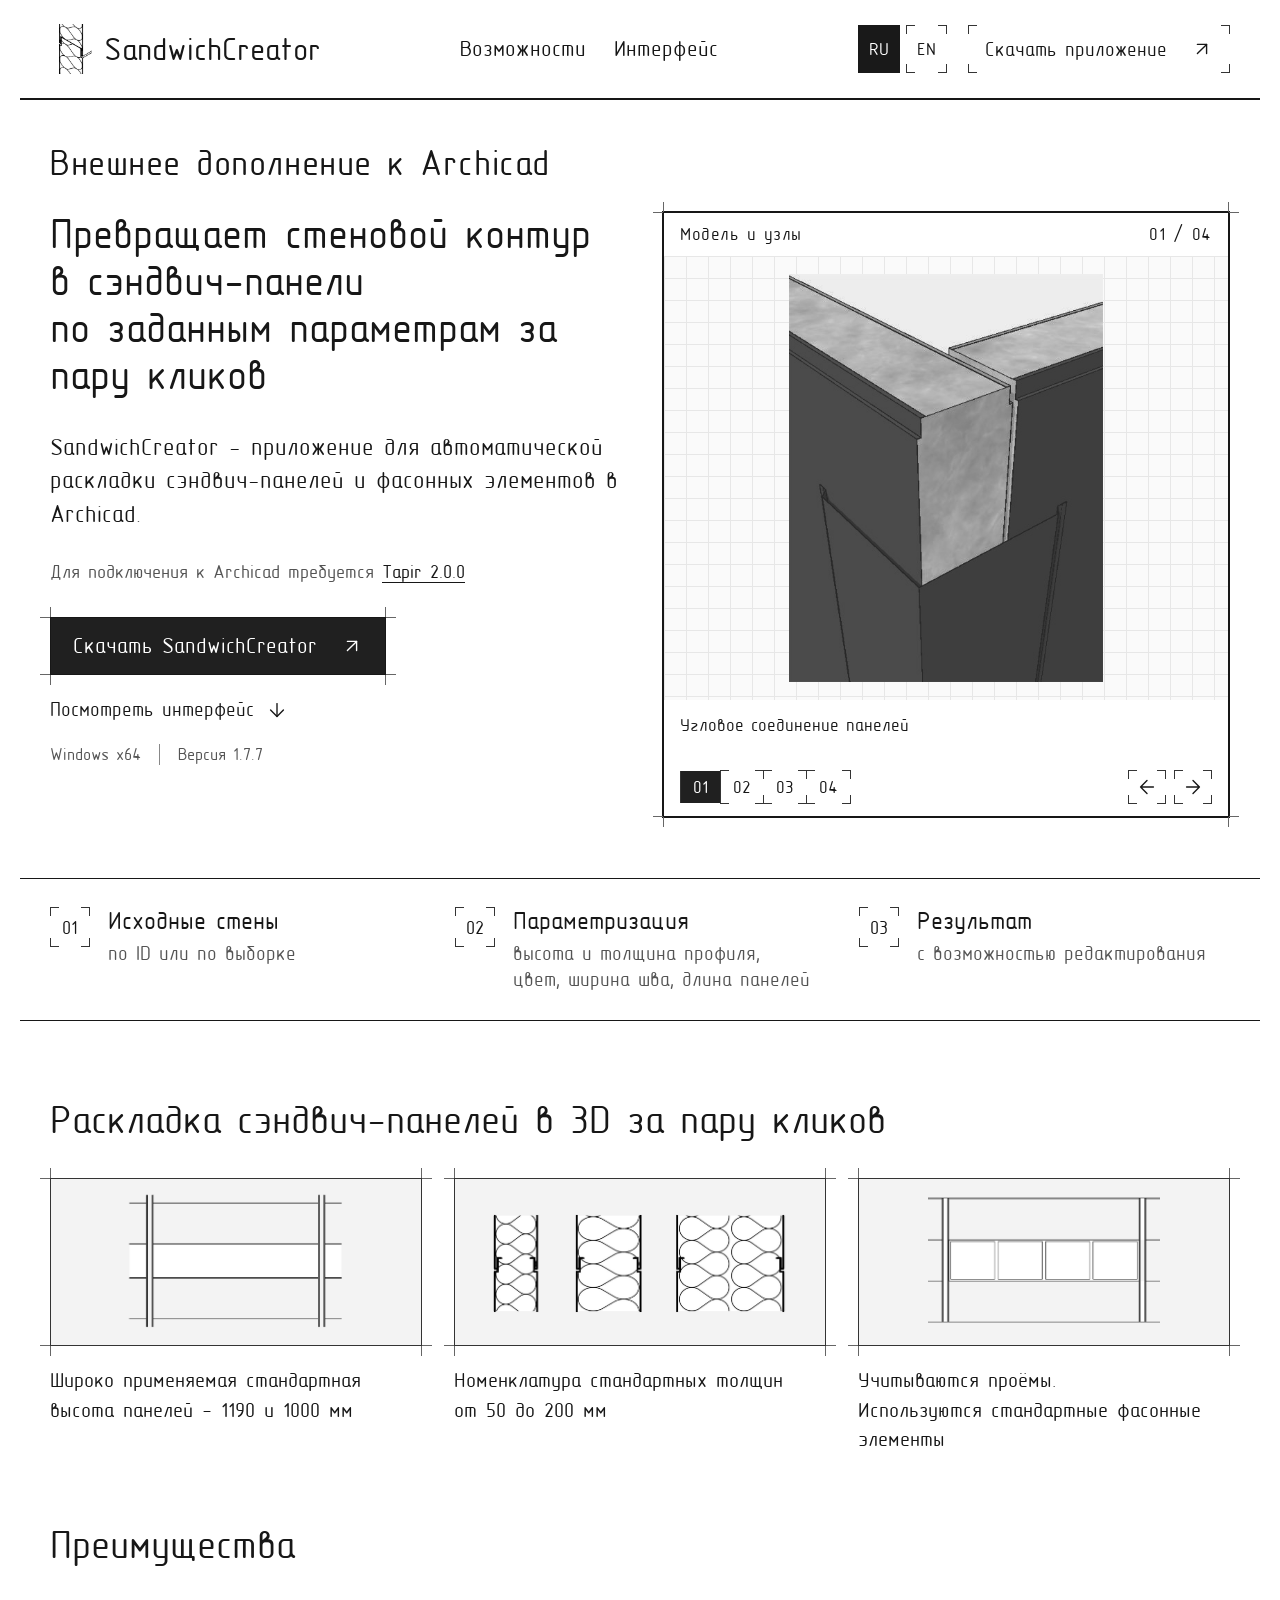
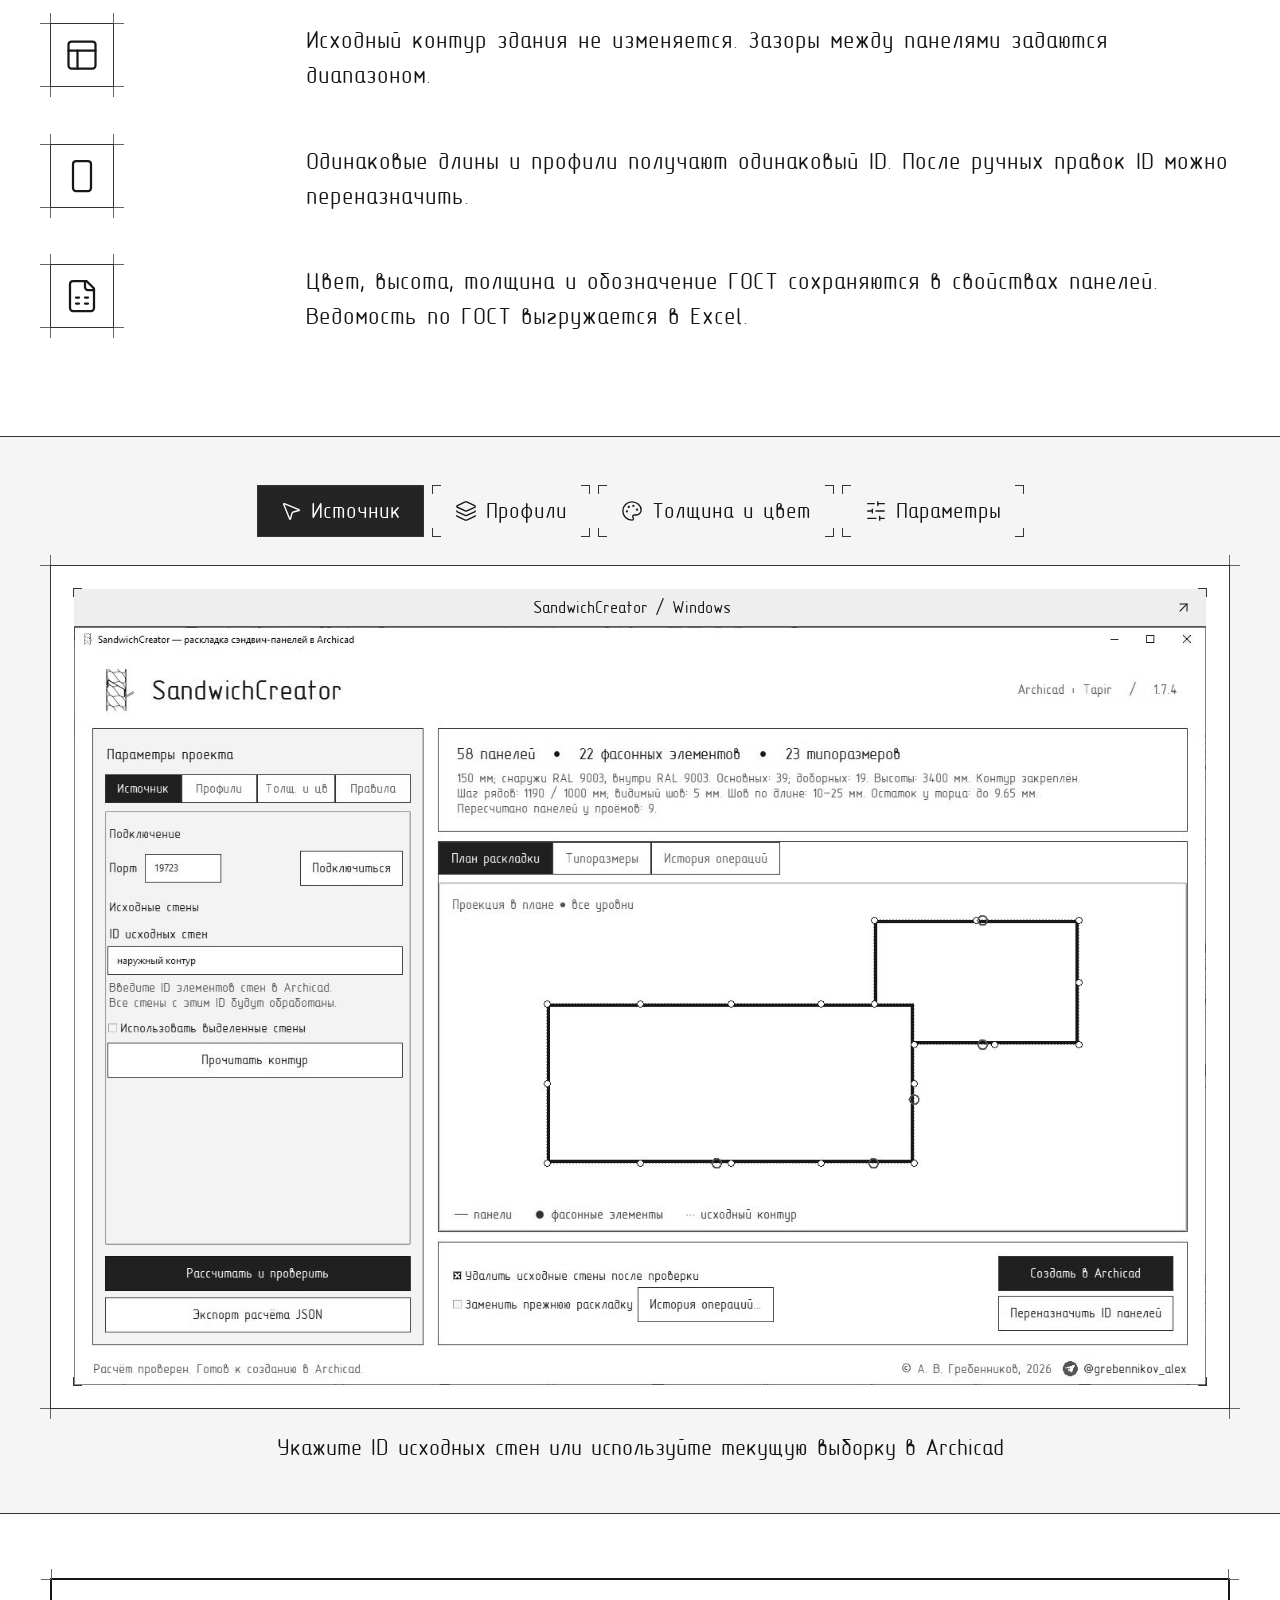
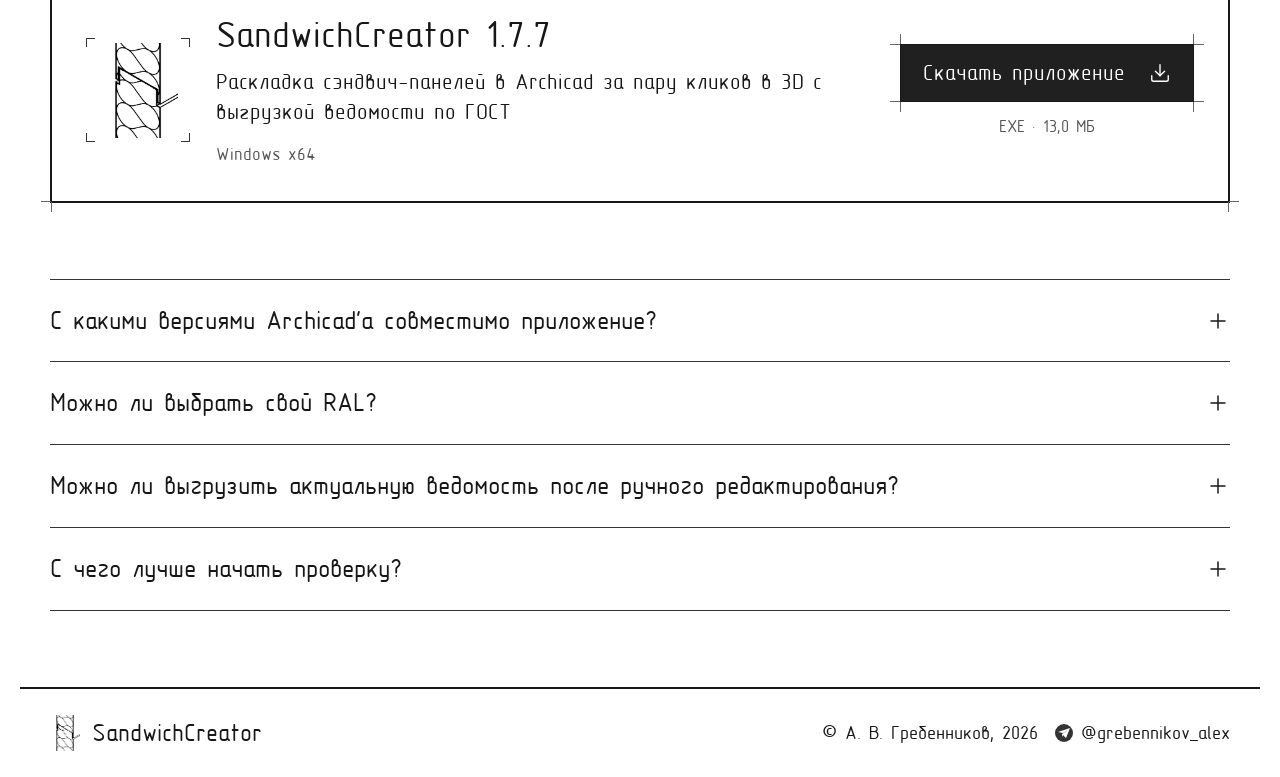
==== commit dc6afbc9: "Publish bilingual SandwichCreator presentation website" ====
--- a/docs/index.html
+++ b/docs/index.html
@@ -58,7 +58,7 @@
     "name": "А. В. Гребенников",
     "url": "https://t.me/grebennikov_alex"
   },
-  "softwareRequirements": "Archicad 27; Tapir 2.0.0"
+  "softwareRequirements": "Archicad 27 or 28; Tapir 2.0.0"
 }
   </script>
   <!-- END SEO -->
@@ -276,7 +276,7 @@
 </svg></div><img id="interface-image" src="assets/sc_10.jpg?v=927225c61498" width="1422" height="952" alt="Интерфейс SandwichCreator: выбор исходных стен по ID или выделению" loading="lazy"></div></div>
       <p class="screen-caption" id="screen-caption">Укажите ID исходных стен или используйте текущую выборку в Archicad</p>
     </div></section>
-<section class="container download-section" id="download"><div class="download-card"><div class="download-icon" aria-hidden="true"><img src="assets/sc_05.jpg?v=21d371a65170" width="88" height="88" alt=""></div><div class="download-copy"><h2>SandwichCreator 1.7.7</h2><p class="download-description">Раскладка сэндвич-панелей в Archicad за пару кликов в 3D с выгрузкой ведомости по ГОСТ</p><p class="release-note">В версии 1.7.7 - поддержка нового формата цвета кромок Tapir и предупреждения без остановки при неподтверждённом цвете кромки.</p><p>Windows x64</p></div><div class="download-action"><a class="button primary" href="downloads/SandwichCreator-1.7.7.exe" download>Скачать приложение <svg aria-hidden="true" focusable="false"
+<section class="container download-section" id="download"><div class="download-card"><div class="download-icon" aria-hidden="true"><img src="assets/sc_05.jpg?v=21d371a65170" width="88" height="88" alt=""></div><div class="download-copy"><h2>SandwichCreator 1.7.7</h2><p class="download-description">Раскладка сэндвич-панелей в Archicad за пару кликов в 3D с выгрузкой ведомости по ГОСТ</p><p>Windows x64</p></div><div class="download-action"><a class="button primary" href="downloads/SandwichCreator-1.7.7.exe" download>Скачать приложение <svg aria-hidden="true" focusable="false"
   class="lucide lucide-download"
   xmlns="http://www.w3.org/2000/svg"
   width="24"
@@ -306,7 +306,7 @@
 >
   <path d="M5 12h14" />
   <path d="M12 5v14" />
-</svg></summary><p>Приложение работает с Archicad 27 и Tapir 2.0.0. Совместимость с другими версиями не проверялась.</p></details><details><summary>Можно ли выбрать свой RAL?<svg aria-hidden="true" focusable="false"
+</svg></summary><p>Приложение протестировано с Archicad 27 и 28. Для подключения требуется Tapir 2.0.0</p></details><details><summary>Можно ли выбрать свой RAL?<svg aria-hidden="true" focusable="false"
   class="lucide lucide-plus"
   xmlns="http://www.w3.org/2000/svg"
   width="24"
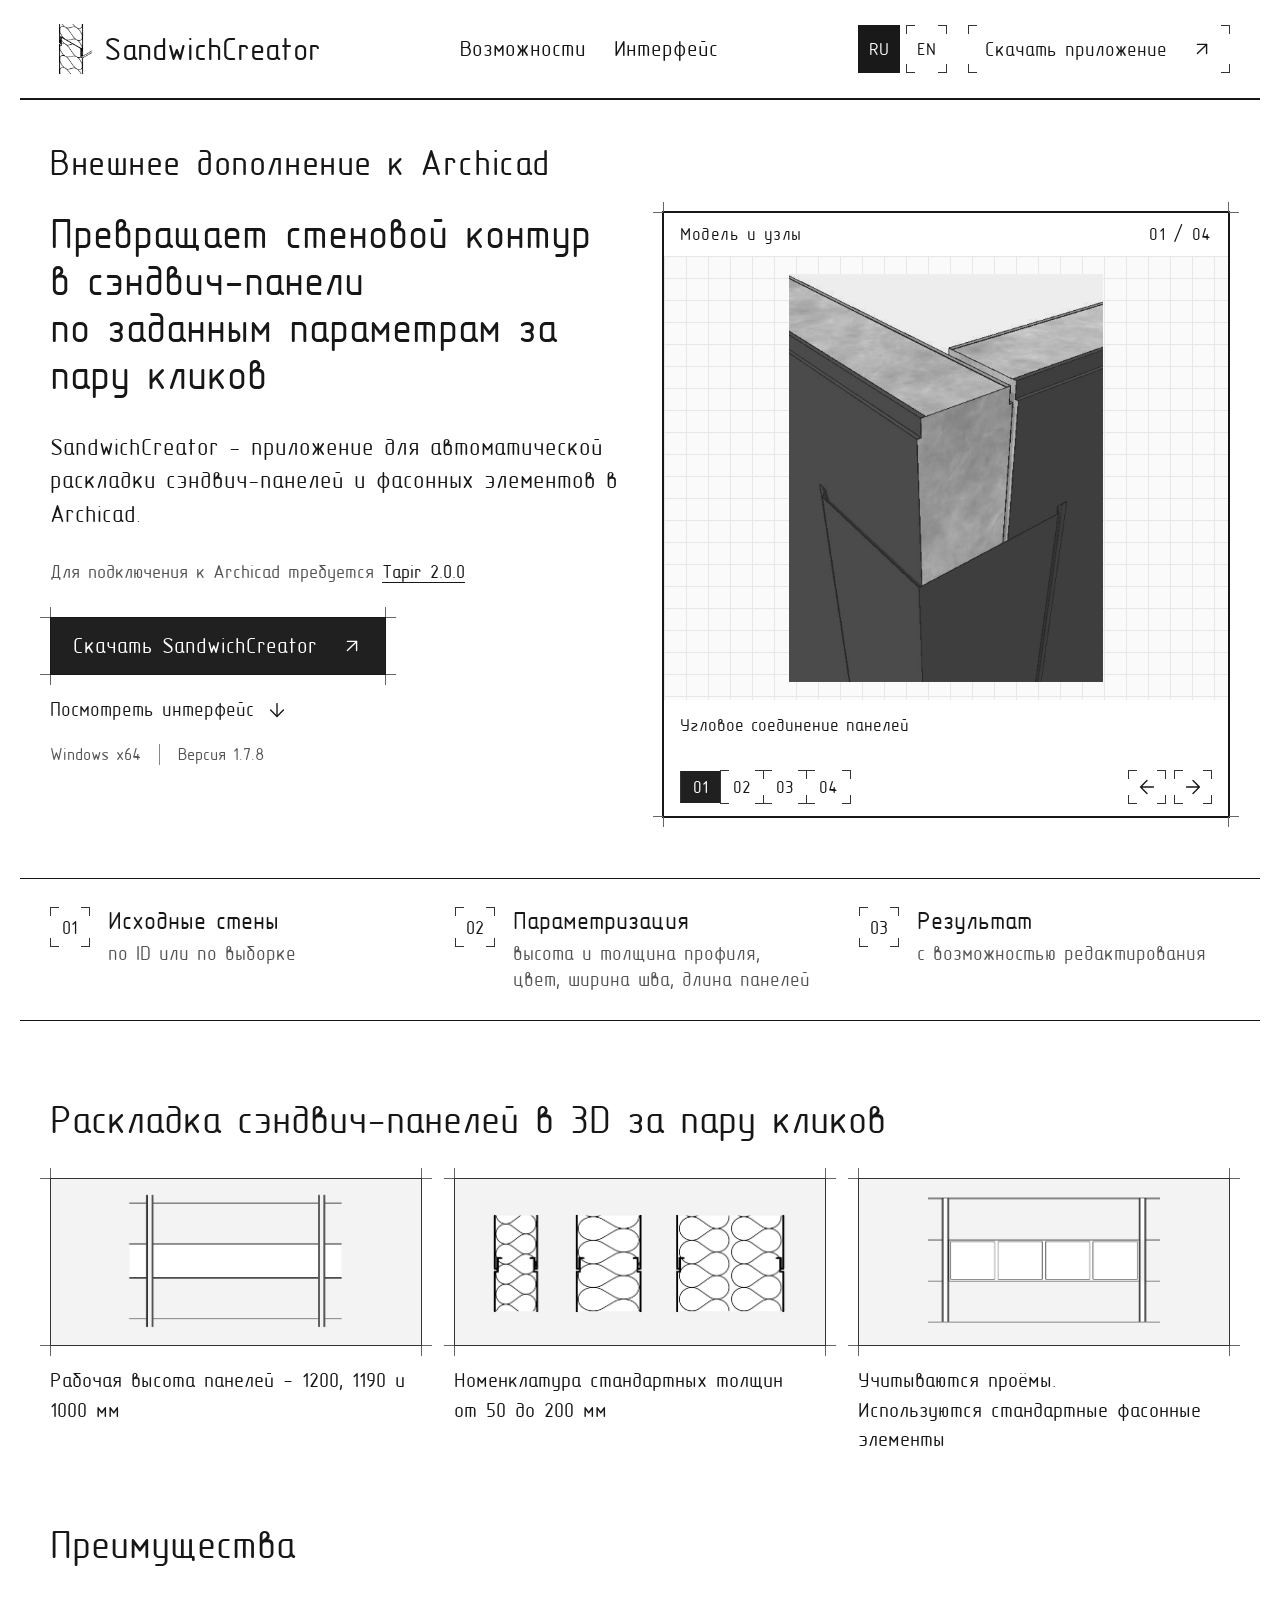
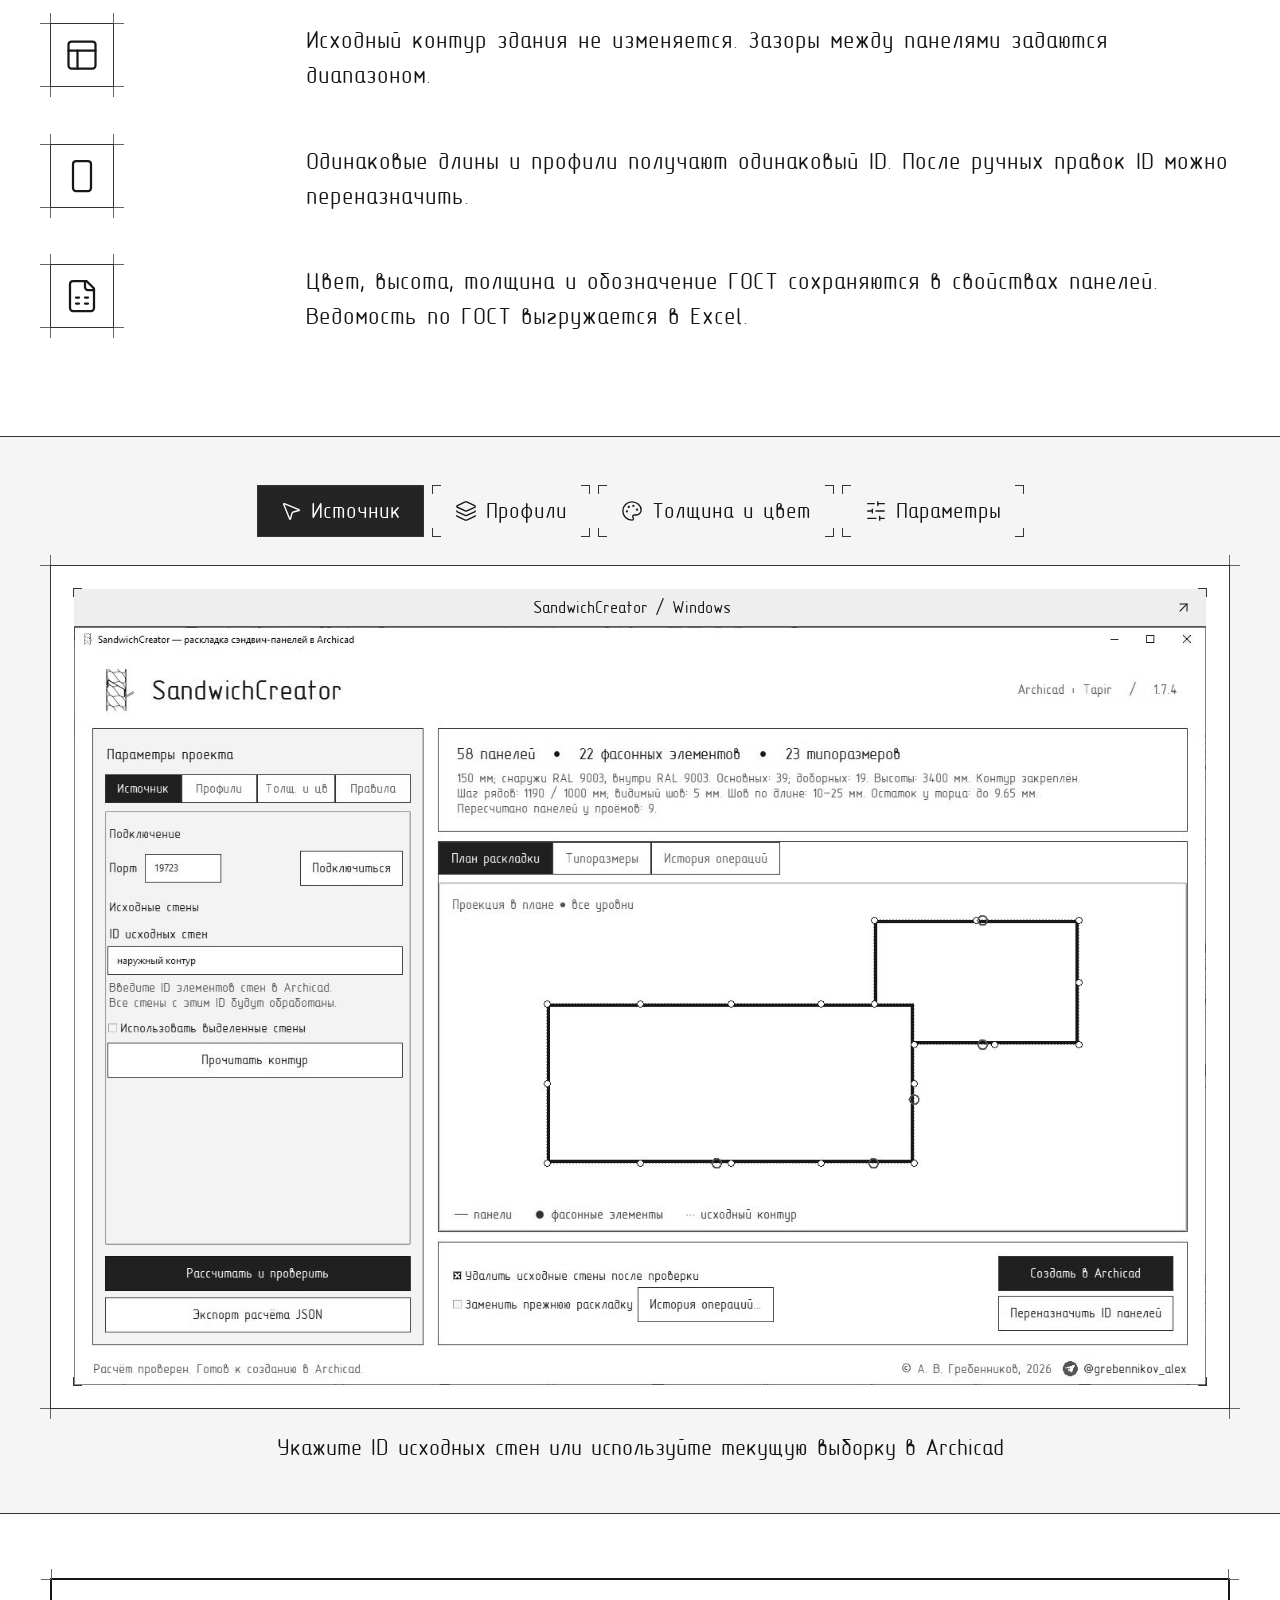
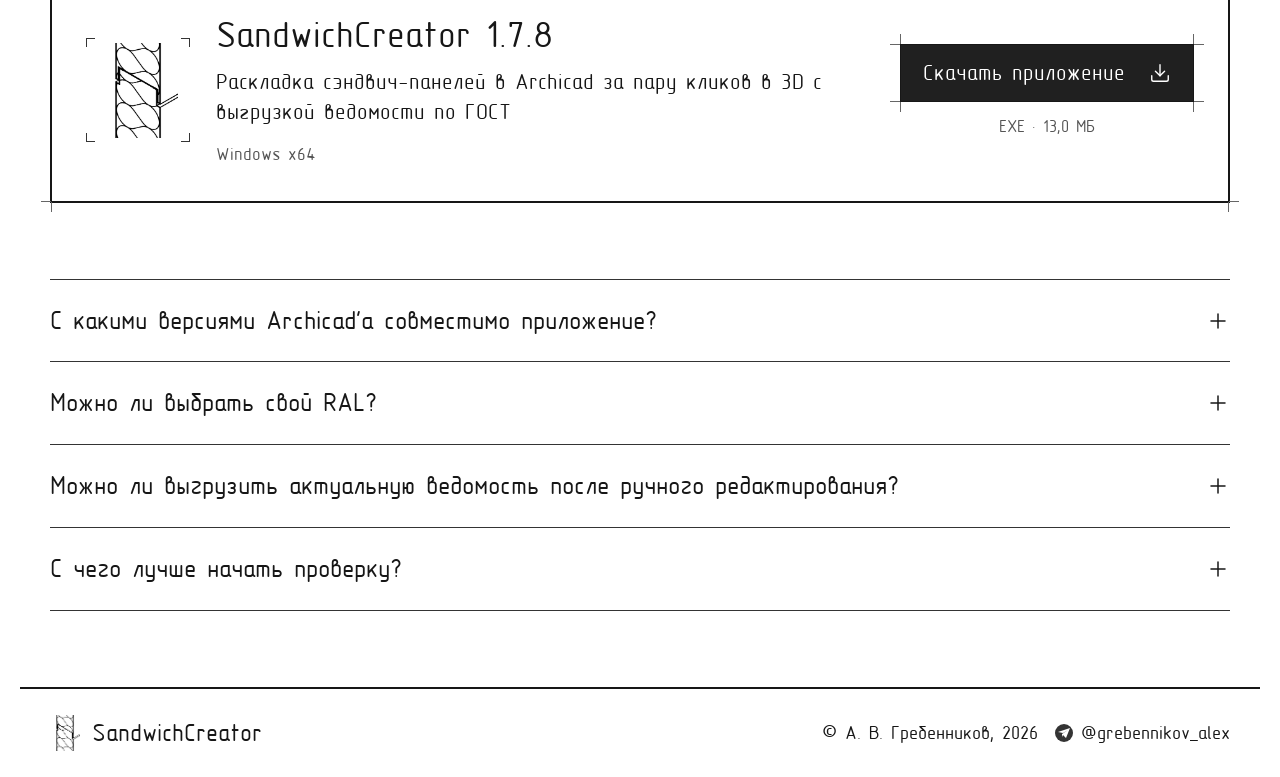
==== commit f109ff50: "Publish bilingual SandwichCreator presentation website" ====
--- a/docs/index.html
+++ b/docs/index.html
@@ -50,8 +50,8 @@
   "inLanguage": "ru",
   "applicationCategory": "DesignApplication",
   "operatingSystem": "Windows x64",
-  "softwareVersion": "1.7.7",
-  "downloadUrl": "https://grebennikovalex.github.io/SandwichCreator/downloads/SandwichCreator-1.7.7.exe",
+  "softwareVersion": "1.7.8",
+  "downloadUrl": "https://grebennikovalex.github.io/SandwichCreator/downloads/SandwichCreator-1.7.8.exe",
   "image": "https://grebennikovalex.github.io/SandwichCreator/assets/sc_05.jpg?v=21d371a65170",
   "author": {
     "@type": "Person",
@@ -120,7 +120,7 @@
   <path d="M12 5v14" />
   <path d="m19 12-7 7-7-7" />
 </svg></a></div>
-        <div class="hero-details"><span>Windows x64</span><span>Версия 1.7.7</span></div>
+        <div class="hero-details"><span>Windows x64</span><span>Версия 1.7.8</span></div>
       </div>
       <section class="project-carousel" id="project-carousel" aria-roledescription="карусель" aria-label="Модель и узлы SandwichCreator" tabindex="0">
         <div class="carousel-top"><span>Модель и узлы</span><span id="carousel-count">01 / 04</span></div>
@@ -136,7 +136,7 @@
     <section class="features container section" id="features">
       <div class="section-heading"><h2>Раскладка сэндвич-панелей в 3D за пару кликов</h2></div>
       <div class="feature-grid">
-        <article class="feature"><div class="feature-art feature-image" aria-hidden="true"><img src="assets/sc_07.jpg" width="1005" height="663" alt="" loading="lazy"></div><p>Широко применяемая стандартная высота панелей - 1190 и 1000 мм</p></article>
+        <article class="feature"><div class="feature-art feature-image" aria-hidden="true"><img src="assets/sc_07.jpg" width="1005" height="663" alt="" loading="lazy"></div><p>Рабочая высота панелей - 1200, 1190 и 1000 мм</p></article>
         <article class="feature"><div class="feature-art feature-image" aria-hidden="true"><img src="assets/sc_06.jpg?v=5594e55ec12f" width="1442" height="605" alt="" loading="lazy"></div><p>Номенклатура стандартных толщин<br>от 50 до 200 мм</p></article>
         <article class="feature"><div class="feature-art feature-image" aria-hidden="true"><img src="assets/sc_08.jpg" width="1043" height="656" alt="" loading="lazy"></div><p>Учитываются проёмы.<br>Используются стандартные фасонные элементы</p></article>
       </div>
@@ -276,7 +276,7 @@
 </svg></div><img id="interface-image" src="assets/sc_10.jpg?v=927225c61498" width="1422" height="952" alt="Интерфейс SandwichCreator: выбор исходных стен по ID или выделению" loading="lazy"></div></div>
       <p class="screen-caption" id="screen-caption">Укажите ID исходных стен или используйте текущую выборку в Archicad</p>
     </div></section>
-<section class="container download-section" id="download"><div class="download-card"><div class="download-icon" aria-hidden="true"><img src="assets/sc_05.jpg?v=21d371a65170" width="88" height="88" alt=""></div><div class="download-copy"><h2>SandwichCreator 1.7.7</h2><p class="download-description">Раскладка сэндвич-панелей в Archicad за пару кликов в 3D с выгрузкой ведомости по ГОСТ</p><p>Windows x64</p></div><div class="download-action"><a class="button primary" href="downloads/SandwichCreator-1.7.7.exe" download>Скачать приложение <svg aria-hidden="true" focusable="false"
+<section class="container download-section" id="download"><div class="download-card"><div class="download-icon" aria-hidden="true"><img src="assets/sc_05.jpg?v=21d371a65170" width="88" height="88" alt=""></div><div class="download-copy"><h2>SandwichCreator 1.7.8</h2><p class="download-description">Раскладка сэндвич-панелей в Archicad за пару кликов в 3D с выгрузкой ведомости по ГОСТ</p><p>Windows x64</p></div><div class="download-action"><a class="button primary" href="downloads/SandwichCreator-1.7.8.exe" download>Скачать приложение <svg aria-hidden="true" focusable="false"
   class="lucide lucide-download"
   xmlns="http://www.w3.org/2000/svg"
   width="24"
